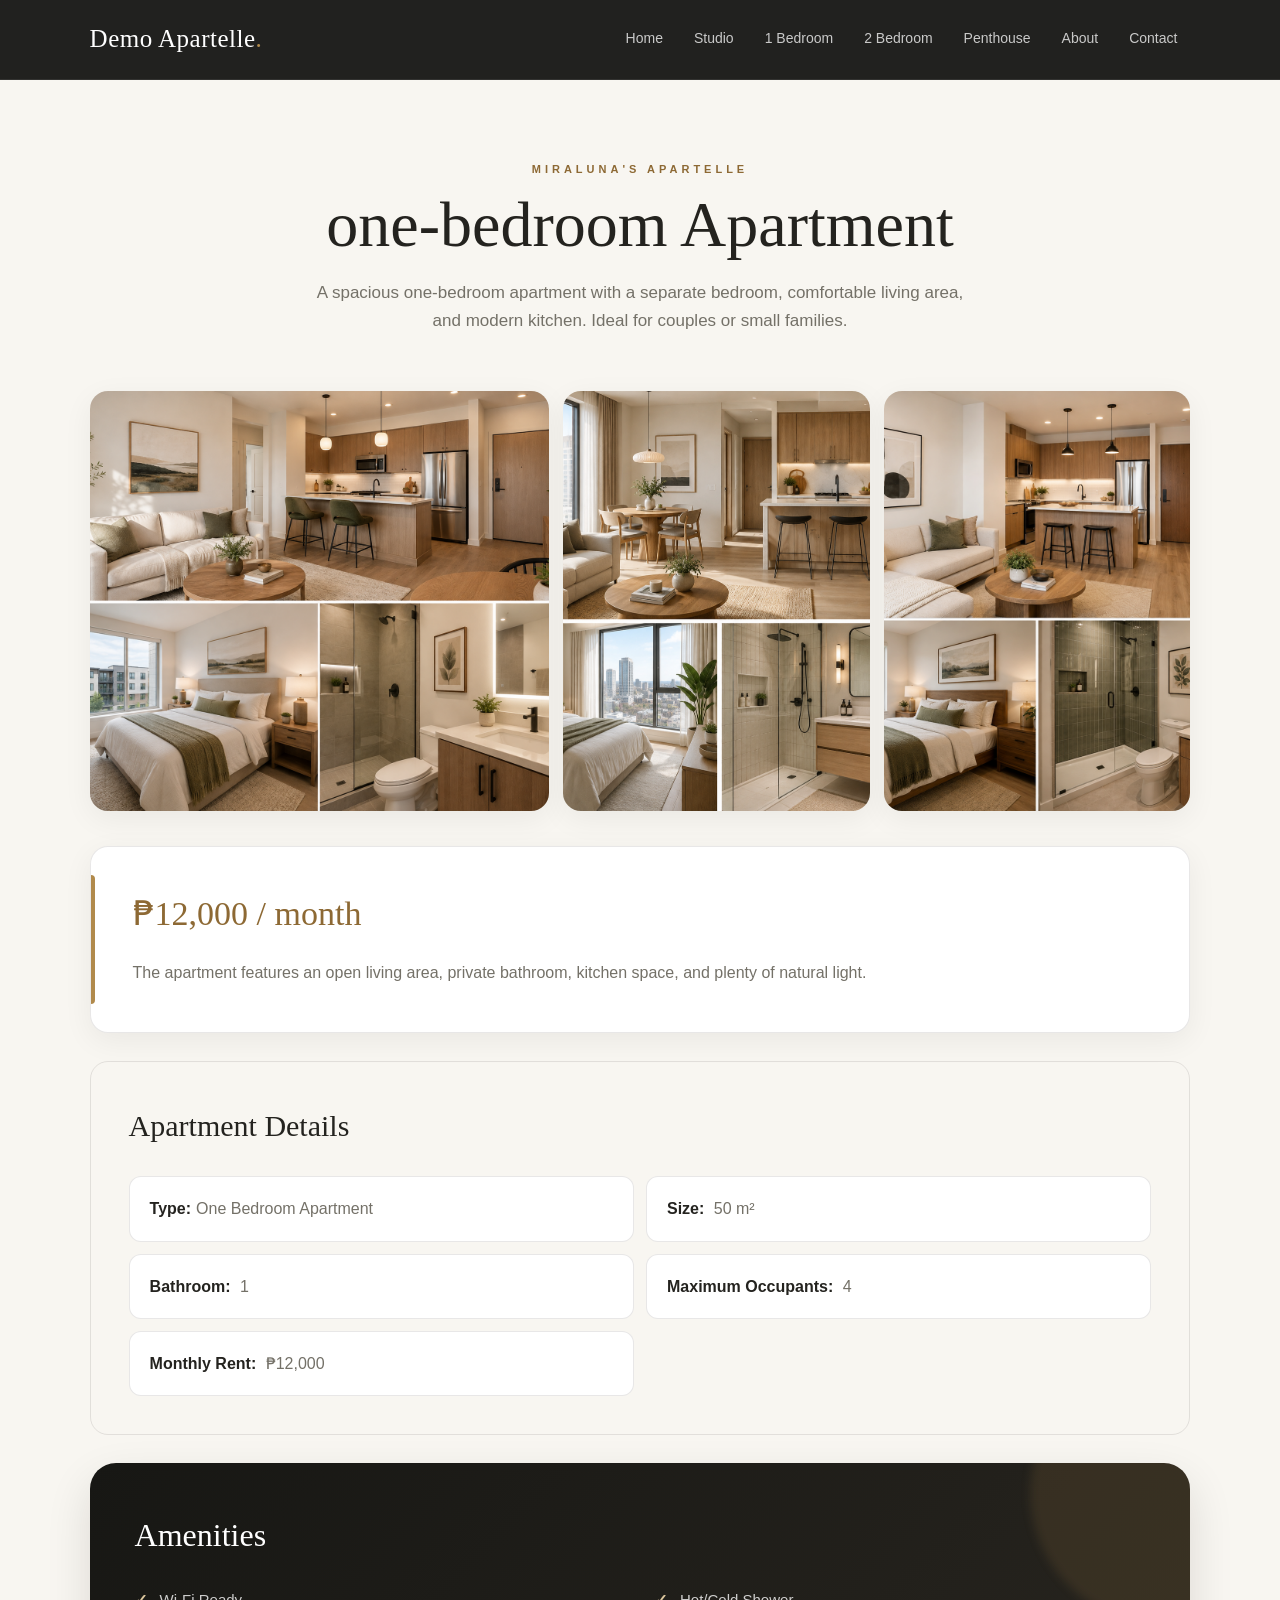
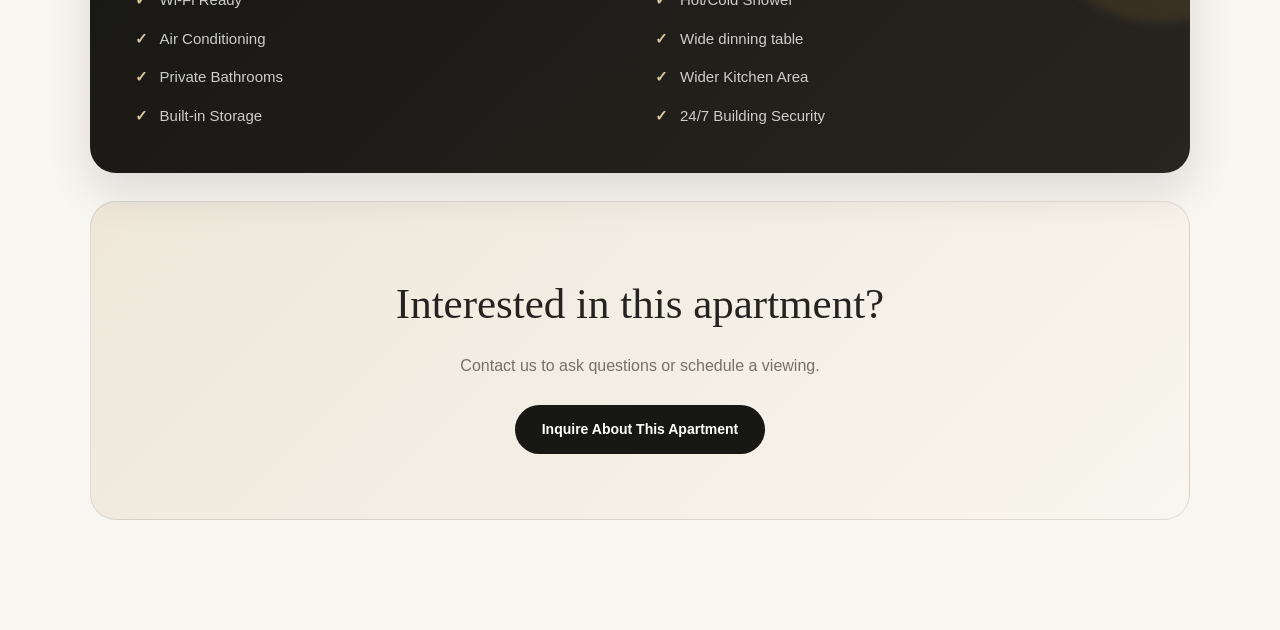
==== Apartment/Apartments/1bedroom.html @ 434a7072 "Add apartment demo website" ====
<!DOCTYPE html>
<html lang="en">

<head>
    <meta charset="UTF-8">
    <meta name="viewport" content="width=device-width, initial-scale=1.0">

    <title>one-bedroom Apartment</title>

    <link rel="stylesheet" href="style.css">
</head>

<body>

    <header>
        <nav>

            <h2>Demo Apartelle</h2>

            <button class="menu-toggle" aria-label="Open navigation">
                ☰
            </button>

            <ul>
                <li><a href="index.html">Home</a></li>
                <li><a href="studio.html">Studio</a></li>
                <li><a href="1bedroom.html">1 Bedroom</a></li>
                <li><a href="2bedroom.html">2 Bedroom</a></li>
                <li><a href="penthouse.html">Penthouse</a></li>
                <li><a href="about.html">About</a></li>
                <li><a href="contact.html">Contact</a></li>
            </ul>

        </nav>
    </header>


    <main>

        <section id="one-bedroom">

            <div class="one-bedroom-header">

                <h1>one-bedroom Apartment</h1>

                <p>
                    A spacious one-bedroom apartment with a separate bedroom,
                    comfortable living area, and modern kitchen.
                    Ideal for couples or small families.
                </p>

            </div>


            <div class="one-bedroom-gallery">

                <img src="images/1bedroom1.jpg" alt="1bedroom Apartment View 1">

                <img src="images/1bedroom2.jpg" alt="1bedroom Apartment View 2">

                <img src="images/1bedroom3.jpg" alt="1bedroom Apartment View 3">

            </div>


            <div class="one-bedroom-info">

                <h2>₱12,000 / month</h2>

                <p>

                </p>

                <p>
                    The apartment features an open living area,
                    private bathroom, kitchen space, and plenty
                    of natural light.
                </p>

            </div>


            <div class="one-bedroom-details">

                <h2>Apartment Details</h2>

                <div class="detail-list">

                    <p><strong>Type:</strong>One Bedroom Apartment</p>

                    <p><strong>Size:</strong> 50 m²</p>

                    <p><strong>Bathroom:</strong> 1</p>

                    <p><strong>Maximum Occupants:</strong> 4</p>

                    <p><strong>Monthly Rent:</strong> ₱12,000</p>

                </div>

            </div>


            <div class="one-bedroom-amenities">

                <h2>Amenities</h2>

                <ul>
                    <li>Wi-Fi Ready</li>
                    <li>Hot/Cold Shower</li>
                    <li>Air Conditioning</li>
                    <li>Wide dinning table</li>
                    <li>Private Bathrooms</li>
                    <li>Wider Kitchen Area</li>
                    <li>Built-in Storage</li>
                    <li>24/7 Building Security</li>
                </ul>

            </div>


            <div class="one-bedroom-contact">

                <h2>Interested in this apartment?</h2>

                <p>
                    Contact us to ask questions or schedule
                    a viewing.
                </p>

                <a href="contact.html">
                    Inquire About This Apartment
                </a>

            </div>

        </section>

    </main>

    <script>
        const nav = document.querySelector("nav");
        const menuToggle = document.querySelector(".menu-toggle");
        const navLinks = document.querySelectorAll("nav ul a");

        menuToggle.addEventListener("click", () => {
            nav.classList.toggle("open");

            menuToggle.textContent =
                nav.classList.contains("open") ? "✕" : "☰";
        });

        navLinks.forEach(link => {
            link.addEventListener("click", () => {
                nav.classList.remove("open");
                menuToggle.textContent = "☰";
            });
        });
    </script>

</body>

</html>
---- Apartment/Apartments/style.css ----
/* =========================================================
   MIRALUNA'S APARTELLE — UI REDESIGN
   Replace your old style.css with this
   ========================================================= */

* {
    margin: 0;
    padding: 0;
    box-sizing: border-box;
}

:root {
    --bg: #f8f6f1;
    --surface: #ffffff;
    --surface-soft: #f1ede5;

    --text: #24231f;
    --text-soft: #747168;

    --dark: #171714;
    --dark-soft: #24231f;

    --accent: #b18a4b;
    --accent-dark: #8d6934;
    --accent-light: #dcc69d;

    --border: rgba(30, 28, 24, 0.1);

    --shadow-sm: 0 8px 30px rgba(22, 20, 16, 0.06);
    --shadow-md: 0 18px 45px rgba(22, 20, 16, 0.12);
    --shadow-lg: 0 30px 70px rgba(22, 20, 16, 0.18);

    --radius-sm: 10px;
    --radius-md: 18px;
    --radius-lg: 26px;

    --transition: 0.3s ease;
}

html {
    scroll-behavior: smooth;
}

body {
    font-family:
        Inter,
        -apple-system,
        BlinkMacSystemFont,
        "Segoe UI",
        sans-serif;

    background: var(--bg);
    color: var(--text);
    line-height: 1.7;

    overflow-x: hidden;
}

img {
    display: block;
    max-width: 100%;
}

a {
    color: inherit;
}


/* =========================================================
   NAVIGATION
   ========================================================= */

header {
    position: sticky;
    top: 0;
    z-index: 999;

    background: rgba(20, 20, 17, 0.94);
    backdrop-filter: blur(16px);

    border-bottom: 1px solid rgba(255, 255, 255, 0.08);
}

nav {
    width: min(1400px, 100%);

    margin: auto;

    display: flex;
    justify-content: space-between;
    align-items: center;

    padding: 18px 7%;
}

nav h2 {
    color: #fff;

    font-family: Georgia, "Times New Roman", serif;
    font-size: 25px;
    font-weight: 500;

    letter-spacing: 0.5px;
}

nav h2::after {
    content: ".";
    color: var(--accent);
}

nav ul {
    list-style: none;

    display: flex;
    align-items: center;

    gap: 5px;
}

nav li {
    display: flex;
}

nav a {
    position: relative;

    color: rgba(255, 255, 255, 0.76);

    text-decoration: none;

    padding: 9px 13px;

    border-radius: 8px;

    font-size: 14px;
    font-weight: 500;

    transition:
        color var(--transition),
        background var(--transition);
}

nav a:hover {
    color: white;

    background: rgba(255, 255, 255, 0.08);
}


/* =========================================================
   HOMEPAGE HERO
   ========================================================= */

.hero {
    min-height: 82vh;

    display: flex;
    flex-direction: column;
    align-items: center;
    justify-content: center;

    text-align: center;

    padding: 100px 20px;

    color: white;

    background:
        linear-gradient(
            180deg,
            rgba(12, 12, 10, 0.4),
            rgba(12, 12, 10, 0.75)
        ),
        url("images/penthouse.jpg") center / cover no-repeat;

    position: relative;
    isolation: isolate;
}

.hero::before {
    content: "MIRALUNA'S APARTELLE";

    font-size: 12px;
    letter-spacing: 5px;
    font-weight: 700;

    color: var(--accent-light);

    margin-bottom: 20px;
}

.hero h1 {
    font-family: Georgia, "Times New Roman", serif;

    font-size: clamp(48px, 7vw, 86px);
    font-weight: 400;

    line-height: 1.05;

    max-width: 900px;

    margin-bottom: 22px;

    text-shadow: 0 4px 25px rgba(0, 0, 0, 0.25);
}

.hero p {
    max-width: 620px;

    margin-bottom: 35px;

    font-size: 19px;
    line-height: 1.7;

    color: rgba(255, 255, 255, 0.82);
}

.hero a {
    display: inline-flex;
    align-items: center;
    justify-content: center;

    padding: 14px 30px;

    color: #161511;

    background: var(--accent-light);

    text-decoration: none;

    border-radius: 999px;

    font-weight: 700;
    font-size: 14px;

    box-shadow: 0 10px 30px rgba(0, 0, 0, 0.18);

    transition:
        transform var(--transition),
        box-shadow var(--transition),
        background var(--transition);
}

.hero a:hover {
    transform: translateY(-3px);

    background: white;

    box-shadow: 0 15px 40px rgba(0, 0, 0, 0.28);
}


/* =========================================================
   HOMEPAGE APARTMENTS
   ========================================================= */

#apartments {
    width: min(1400px, 100%);

    margin: auto;

    display: grid;

    grid-template-columns: repeat(2, minmax(0, 1fr));

    gap: 28px;

    padding: 100px 7%;
}

.apartment-card {
    position: relative;

    background: var(--surface);

    border: 1px solid var(--border);

    border-radius: var(--radius-lg);

    overflow: hidden;

    box-shadow: var(--shadow-sm);

    padding: 0 0 26px;

    text-align: left;

    transition:
        transform var(--transition),
        box-shadow var(--transition);
}

.apartment-card:hover {
    transform: translateY(-8px);

    box-shadow: var(--shadow-lg);
}

.apartment-card img {
    width: 100%;
    height: 330px;

    object-fit: cover;

    margin-bottom: 24px;

    transition: transform 0.55s ease;
}

.apartment-card:hover img {
    transform: scale(1.045);
}

.apartment-card h2,
.apartment-card p,
.apartment-card a {
    margin-left: 26px;
    margin-right: 26px;
}

.apartment-card h2 {
    font-family: Georgia, "Times New Roman", serif;

    font-size: 29px;
    font-weight: 500;

    margin-bottom: 8px;
}

.apartment-card p {
    color: var(--text-soft);

    font-size: 15px;

    margin-bottom: 7px;
}

.apartment-card p:nth-of-type(2) {
    color: var(--accent-dark);

    font-size: 17px;
    font-weight: 700;

    margin-top: 14px;
    margin-bottom: 20px;
}

.apartment-card a {
    display: inline-flex;

    padding: 11px 21px;

    background: var(--dark);
    color: white;

    border-radius: 999px;

    text-decoration: none;

    font-size: 13px;
    font-weight: 700;

    transition:
        background var(--transition),
        transform var(--transition);
}

.apartment-card a:hover {
    background: var(--accent-dark);

    transform: translateY(-2px);
}


/* =========================================================
   ROOM PAGE WRAPPER
   ========================================================= */

#studio,
#one-bedroom,
#two-bedroom,
#penthouse {
    width: min(1350px, 100%);

    margin: auto;

    padding: 80px 7% 110px;
}


/* =========================================================
   ROOM HEADERS
   ========================================================= */

.studio-header,
.one-bedroom-header,
.two-bedroom-header,
.penthouse-header {
    max-width: 760px;

    margin: 0 auto 55px;

    text-align: center;
}

.studio-header::before,
.one-bedroom-header::before,
.two-bedroom-header::before,
.penthouse-header::before {
    content: "MIRALUNA'S APARTELLE";

    display: block;

    margin-bottom: 12px;

    color: var(--accent-dark);

    letter-spacing: 4px;

    font-size: 11px;
    font-weight: 800;
}

.studio-header h1,
.one-bedroom-header h1,
.two-bedroom-header h1,
.penthouse-header h1 {
    font-family: Georgia, "Times New Roman", serif;

    font-size: clamp(40px, 5vw, 64px);

    font-weight: 400;

    line-height: 1.1;

    margin-bottom: 18px;
}

.studio-header p,
.one-bedroom-header p,
.two-bedroom-header p,
.penthouse-header p {
    color: var(--text-soft);

    font-size: 17px;

    max-width: 660px;

    margin: auto;
}


/* =========================================================
   ROOM GALLERIES
   ========================================================= */

.studio-gallery,
.one-bedroom-gallery,
.two-bedroom-gallery,
.penthouse-gallery {
    display: grid;

    grid-template-columns: 1.5fr 1fr 1fr;

    grid-template-rows: 420px;

    gap: 14px;

    margin-bottom: 35px;
}

.studio-gallery img,
.one-bedroom-gallery img,
.two-bedroom-gallery img,
.penthouse-gallery img {
    width: 100%;
    height: 100%;

    object-fit: cover;

    border-radius: var(--radius-md);

    box-shadow: var(--shadow-sm);

    transition:
        transform 0.4s ease,
        filter 0.4s ease;
}

.studio-gallery img:hover,
.one-bedroom-gallery img:hover,
.two-bedroom-gallery img:hover,
.penthouse-gallery img:hover {
    transform: translateY(-4px);

    filter: brightness(1.04);
}


/* =========================================================
   ROOM INFO
   ========================================================= */

.studio-info,
.one-bedroom-info,
.two-bedroom-info,
.penthouse-info {
    position: relative;

    padding: 38px 42px;

    margin-bottom: 28px;

    background: var(--surface);

    border: 1px solid var(--border);

    border-radius: var(--radius-md);

    box-shadow: var(--shadow-sm);
}

.studio-info::before,
.one-bedroom-info::before,
.two-bedroom-info::before,
.penthouse-info::before {
    content: "";

    position: absolute;

    left: 0;
    top: 28px;
    bottom: 28px;

    width: 4px;

    background: var(--accent);

    border-radius: 0 5px 5px 0;
}

.studio-info h2,
.one-bedroom-info h2,
.two-bedroom-info h2,
.penthouse-info h2 {
    font-family: Georgia, "Times New Roman", serif;

    color: var(--accent-dark);

    font-size: 34px;
    font-weight: 500;

    margin-bottom: 16px;
}

.studio-info p,
.one-bedroom-info p,
.two-bedroom-info p,
.penthouse-info p {
    max-width: 900px;

    color: var(--text-soft);

    margin-bottom: 8px;
}


/* =========================================================
   APARTMENT DETAILS
   ========================================================= */

.studio-details,
.one-bedroom-details,
.two-bedroom-details,
.penthouse-details {
    padding: 38px;

    margin-bottom: 28px;

    background: transparent;

    border: 1px solid var(--border);

    border-radius: var(--radius-md);
}

.studio-details h2,
.one-bedroom-details h2,
.two-bedroom-details h2,
.penthouse-details h2 {
    font-family: Georgia, "Times New Roman", serif;

    font-size: 30px;
    font-weight: 500;

    margin-bottom: 25px;
}

.detail-list {
    display: grid;

    grid-template-columns: repeat(2, minmax(0, 1fr));

    gap: 12px;
}

.detail-list p {
    padding: 18px 20px;

    background: var(--surface);

    border: 1px solid var(--border);

    border-radius: 12px;

    color: var(--text-soft);

    transition:
        transform var(--transition),
        box-shadow var(--transition);
}

.detail-list p:hover {
    transform: translateY(-3px);

    box-shadow: var(--shadow-sm);
}

.detail-list strong {
    color: var(--text);

    margin-right: 5px;
}


/* =========================================================
   AMENITIES
   ========================================================= */

.studio-amenities,
.one-bedroom-amenities,
.two-bedroom-amenities,
.penthouse-amenities {
    position: relative;

    overflow: hidden;

    background:
        linear-gradient(
            135deg,
            #171714,
            #28251f
        );

    color: white;

    padding: 45px;

    border-radius: var(--radius-lg);

    margin-bottom: 28px;

    box-shadow: var(--shadow-md);
}

.studio-amenities::after,
.one-bedroom-amenities::after,
.two-bedroom-amenities::after,
.penthouse-amenities::after {
    content: "";

    position: absolute;

    width: 260px;
    height: 260px;

    right: -100px;
    top: -100px;

    border-radius: 50%;

    background: rgba(177, 138, 75, 0.14);

    filter: blur(5px);
}

.studio-amenities h2,
.one-bedroom-amenities h2,
.two-bedroom-amenities h2,
.penthouse-amenities h2 {
    position: relative;
    z-index: 2;

    font-family: Georgia, "Times New Roman", serif;

    font-size: 32px;
    font-weight: 500;

    margin-bottom: 25px;
}

.studio-amenities ul,
.one-bedroom-amenities ul,
.two-bedroom-amenities ul,
.penthouse-amenities ul {
    position: relative;

    z-index: 2;

    list-style: none;

    display: grid;

    grid-template-columns: repeat(2, minmax(0, 1fr));

    gap: 13px 30px;
}

.studio-amenities li,
.one-bedroom-amenities li,
.two-bedroom-amenities li,
.penthouse-amenities li {
    position: relative;

    padding-left: 25px;

    color: rgba(255, 255, 255, 0.78);

    font-size: 15px;
}

.studio-amenities li::before,
.one-bedroom-amenities li::before,
.two-bedroom-amenities li::before,
.penthouse-amenities li::before {
    content: "✓";

    position: absolute;

    left: 0;

    color: var(--accent-light);

    font-weight: 800;
}


/* =========================================================
   ROOM CONTACT CTA
   ========================================================= */

.studio-contact,
.one-bedroom-contact,
.two-bedroom-contact,
.penthouse-contact {
    text-align: center;

    padding: 65px 30px;

    border-radius: var(--radius-lg);

    background:
        linear-gradient(
            135deg,
            #eee7da,
            #f9f6ef
        );

    border: 1px solid var(--border);
}

.studio-contact h2,
.one-bedroom-contact h2,
.two-bedroom-contact h2,
.penthouse-contact h2 {
    font-family: Georgia, "Times New Roman", serif;

    font-size: clamp(30px, 4vw, 43px);

    font-weight: 500;

    margin-bottom: 12px;
}

.studio-contact p,
.one-bedroom-contact p,
.two-bedroom-contact p,
.penthouse-contact p {
    color: var(--text-soft);

    margin-bottom: 25px;
}

.studio-contact a,
.one-bedroom-contact a,
.two-bedroom-contact a,
.penthouse-contact a {
    display: inline-flex;

    padding: 13px 27px;

    background: var(--dark);
    color: white;

    text-decoration: none;

    border-radius: 999px;

    font-size: 14px;
    font-weight: 700;

    transition:
        transform var(--transition),
        background var(--transition),
        box-shadow var(--transition);
}

.studio-contact a:hover,
.one-bedroom-contact a:hover,
.two-bedroom-contact a:hover,
.penthouse-contact a:hover {
    transform: translateY(-3px);

    background: var(--accent-dark);

    box-shadow: var(--shadow-md);
}


/* =========================================================
   ABOUT PAGE
   ========================================================= */

.about-page {
    width: min(1200px, 100%);

    margin: auto;

    padding: 85px 7% 110px;
}

.about-header {
    max-width: 700px;

    margin: 0 auto 65px;

    text-align: center;
}

.about-header::before {
    content: "OUR STORY";

    display: block;

    color: var(--accent-dark);

    letter-spacing: 4px;

    font-size: 11px;
    font-weight: 800;

    margin-bottom: 12px;
}

.about-header h1 {
    font-family: Georgia, "Times New Roman", serif;

    font-size: clamp(42px, 6vw, 65px);

    font-weight: 400;

    line-height: 1.1;

    margin-bottom: 18px;
}

.about-header p {
    color: var(--text-soft);

    font-size: 18px;
}

.about-content {
    max-width: 850px;

    margin: 0 auto 80px;

    text-align: center;
}

.about-content h2 {
    font-family: Georgia, "Times New Roman", serif;

    font-size: 36px;
    font-weight: 500;

    margin-bottom: 25px;
}

.about-content p {
    color: var(--text-soft);

    font-size: 16px;

    margin-bottom: 17px;
}

.about-features {
    margin-bottom: 65px;
}

.about-features h2 {
    font-family: Georgia, "Times New Roman", serif;

    font-size: 37px;
    font-weight: 500;

    text-align: center;

    margin-bottom: 35px;
}

.feature-list {
    display: grid;

    grid-template-columns: repeat(2, minmax(0, 1fr));

    gap: 18px;
}

.feature {
    position: relative;

    padding: 34px;

    background: var(--surface);

    border: 1px solid var(--border);

    border-radius: var(--radius-md);

    box-shadow: var(--shadow-sm);

    transition:
        transform var(--transition),
        box-shadow var(--transition);
}

.feature:hover {
    transform: translateY(-5px);

    box-shadow: var(--shadow-md);
}

.feature h3 {
    font-family: Georgia, "Times New Roman", serif;

    font-size: 23px;
    font-weight: 500;

    margin-bottom: 10px;
}

.feature p {
    color: var(--text-soft);

    font-size: 15px;
}

.about-action {
    position: relative;

    overflow: hidden;

    text-align: center;

    color: white;

    padding: 75px 30px;

    border-radius: var(--radius-lg);

    background:
        linear-gradient(
            135deg,
            #171714,
            #2b2923
        );

    box-shadow: var(--shadow-md);
}

.about-action h2 {
    font-family: Georgia, "Times New Roman", serif;

    font-size: clamp(32px, 4vw, 45px);

    font-weight: 500;

    margin-bottom: 12px;
}

.about-action p {
    color: rgba(255, 255, 255, 0.67);

    margin-bottom: 25px;
}

.about-action a {
    display: inline-flex;

    padding: 13px 27px;

    color: var(--dark);

    background: var(--accent-light);

    text-decoration: none;

    border-radius: 999px;

    font-weight: 700;

    transition:
        transform var(--transition),
        background var(--transition);
}

.about-action a:hover {
    transform: translateY(-3px);

    background: white;
}


/* =========================================================
   CONTACT PAGE
   ========================================================= */

.contact-page {
    width: min(1200px, 100%);

    margin: auto;

    padding: 85px 7% 110px;
}

.contact-header {
    max-width: 700px;

    margin: 0 auto 60px;

    text-align: center;
}

.contact-header::before {
    content: "GET IN TOUCH";

    display: block;

    color: var(--accent-dark);

    font-size: 11px;
    font-weight: 800;

    letter-spacing: 4px;

    margin-bottom: 12px;
}

.contact-header h1 {
    font-family: Georgia, "Times New Roman", serif;

    font-size: clamp(43px, 6vw, 65px);

    font-weight: 400;

    line-height: 1.1;

    margin-bottom: 18px;
}

.contact-header p {
    color: var(--text-soft);

    font-size: 17px;
}

.contact-container {
    display: grid;

    grid-template-columns: 0.85fr 1.15fr;

    gap: 22px;
}

.contact-info {
    padding: 43px;

    background:
        linear-gradient(
            145deg,
            #181815,
            #292720
        );

    color: white;

    border-radius: var(--radius-lg);

    box-shadow: var(--shadow-md);
}

.contact-info h2 {
    font-family: Georgia, "Times New Roman", serif;

    font-size: 32px;
    font-weight: 500;

    margin-bottom: 20px;
}

.contact-info p {
    margin-bottom: 24px;

    color: rgba(255, 255, 255, 0.67);
}

.contact-info strong {
    display: block;

    margin-bottom: 3px;

    color: var(--accent-light);

    font-size: 12px;

    text-transform: uppercase;

    letter-spacing: 1.3px;
}

.contact-form {
    padding: 43px;

    background: var(--surface);

    border: 1px solid var(--border);

    border-radius: var(--radius-lg);

    box-shadow: var(--shadow-sm);
}

.contact-form h2 {
    font-family: Georgia, "Times New Roman", serif;

    font-size: 31px;
    font-weight: 500;

    margin-bottom: 25px;
}

.contact-form form {
    display: flex;
    flex-direction: column;
}

.contact-form label {
    margin-bottom: 7px;

    color: var(--text);

    font-size: 13px;
    font-weight: 700;
}

.contact-form input,
.contact-form select,
.contact-form textarea {
    width: 100%;

    padding: 14px 15px;

    margin-bottom: 19px;

    color: var(--text);

    background: #fbfaf7;

    border: 1px solid rgba(30, 28, 24, 0.13);

    border-radius: 10px;

    font-family: inherit;
    font-size: 14px;

    outline: none;

    transition:
        border-color var(--transition),
        box-shadow var(--transition),
        background var(--transition);
}

.contact-form input::placeholder,
.contact-form textarea::placeholder {
    color: #aaa69d;
}

.contact-form input:focus,
.contact-form select:focus,
.contact-form textarea:focus {
    background: white;

    border-color: var(--accent);

    box-shadow: 0 0 0 4px rgba(177, 138, 75, 0.12);
}

.contact-form textarea {
    resize: vertical;

    min-height: 150px;
}

.contact-form button {
    align-self: flex-start;

    border: none;

    padding: 14px 28px;

    background: var(--dark);
    color: white;

    border-radius: 999px;

    cursor: pointer;

    font-family: inherit;
    font-size: 14px;
    font-weight: 700;

    transition:
        transform var(--transition),
        background var(--transition),
        box-shadow var(--transition);
}

.contact-form button:hover {
    transform: translateY(-3px);

    background: var(--accent-dark);

    box-shadow: var(--shadow-md);
}


/* =========================================================
   SMALL ANIMATION
   ========================================================= */

.hero h1,
.hero p,
.hero a,
.apartment-card,
.studio-header,
.one-bedroom-header,
.two-bedroom-header,
.penthouse-header {
    animation: fadeUp 0.65s ease both;
}

@keyframes fadeUp {
    from {
        opacity: 0;
        transform: translateY(18px);
    }

    to {
        opacity: 1;
        transform: translateY(0);
    }
}


/* =========================================================
   TABLET
   ========================================================= */

@media (max-width: 950px) {

    nav {
        padding-left: 5%;
        padding-right: 5%;
    }

    nav ul {
        gap: 2px;
    }

    nav a {
        padding: 8px 9px;

        font-size: 13px;
    }

    #apartments {
        padding-left: 5%;
        padding-right: 5%;
    }

    .studio-gallery,
    .one-bedroom-gallery,
    .two-bedroom-gallery,
    .penthouse-gallery {
        grid-template-columns: 1fr 1fr;

        grid-template-rows: 380px 260px;
    }

    .studio-gallery img:first-child,
    .one-bedroom-gallery img:first-child,
    .two-bedroom-gallery img:first-child,
    .penthouse-gallery img:first-child {
        grid-column: 1 / -1;
    }

    .contact-container {
        grid-template-columns: 1fr;
    }
}


/* =========================================================
   MOBILE
   ========================================================= */

@media (max-width: 768px) {

    header {
        position: relative;
    }

    nav {
        flex-direction: column;

        gap: 13px;

        padding: 16px 4%;
    }

    nav h2 {
        font-size: 23px;
    }

    nav ul {
        width: 100%;

        justify-content: flex-start;

        overflow-x: auto;

        padding-bottom: 5px;

        gap: 4px;

        scrollbar-width: none;
    }

    nav ul::-webkit-scrollbar {
        display: none;
    }

    nav li {
        flex-shrink: 0;
    }

    nav a {
        white-space: nowrap;

        background: rgba(255, 255, 255, 0.05);

        padding: 8px 12px;
    }


    /* HERO */

    .hero {
        min-height: 72vh;

        padding: 90px 22px;
    }

    .hero::before {
        font-size: 10px;

        letter-spacing: 3px;
    }

    .hero p {
        font-size: 16px;
    }


    /* HOME CARDS */

    #apartments {
        grid-template-columns: 1fr;

        padding: 65px 5%;

        gap: 22px;
    }

    .apartment-card img {
        height: 270px;
    }


    /* ROOM PAGES */

    #studio,
    #one-bedroom,
    #two-bedroom,
    #penthouse {
        padding: 60px 5% 80px;
    }

    .studio-header,
    .one-bedroom-header,
    .two-bedroom-header,
    .penthouse-header {
        margin-bottom: 38px;
    }

    .studio-gallery,
    .one-bedroom-gallery,
    .two-bedroom-gallery,
    .penthouse-gallery {
        grid-template-columns: 1fr;

        grid-template-rows: none;
    }

    .studio-gallery img,
    .one-bedroom-gallery img,
    .two-bedroom-gallery img,
    .penthouse-gallery img {
        height: 270px;
    }

    .studio-gallery img:first-child,
    .one-bedroom-gallery img:first-child,
    .two-bedroom-gallery img:first-child,
    .penthouse-gallery img:first-child {
        grid-column: auto;
    }

    .studio-info,
    .one-bedroom-info,
    .two-bedroom-info,
    .penthouse-info {
        padding: 30px 26px;
    }

    .studio-details,
    .one-bedroom-details,
    .two-bedroom-details,
    .penthouse-details {
        padding: 28px 22px;
    }

    .detail-list {
        grid-template-columns: 1fr;
    }

    .studio-amenities,
    .one-bedroom-amenities,
    .two-bedroom-amenities,
    .penthouse-amenities {
        padding: 35px 27px;
    }

    .studio-amenities ul,
    .one-bedroom-amenities ul,
    .two-bedroom-amenities ul,
    .penthouse-amenities ul {
        grid-template-columns: 1fr;
    }


    /* ABOUT */

    .about-page {
        padding: 60px 5% 80px;
    }

    .feature-list {
        grid-template-columns: 1fr;
    }

    .feature {
        padding: 27px;
    }

    .about-action {
        padding: 55px 25px;
    }


    /* CONTACT */

    .contact-page {
        padding: 60px 5% 80px;
    }

    .contact-info,
    .contact-form {
        padding: 31px 25px;
    }

    .contact-form button {
        width: 100%;

        justify-content: center;
    }
}


/* =========================================================
   VERY SMALL PHONES
   ========================================================= */

@media (max-width: 480px) {

    .hero {
        min-height: 68vh;
    }

    .hero h1 {
        font-size: 43px;
    }

    .hero a {
        width: 100%;

        max-width: 280px;
    }

    .apartment-card {
        border-radius: 20px;
    }

    .apartment-card img {
        height: 230px;
    }

    .apartment-card h2 {
        font-size: 25px;
    }

    .studio-gallery img,
    .one-bedroom-gallery img,
    .two-bedroom-gallery img,
    .penthouse-gallery img {
        height: 230px;
    }

    .studio-info h2,
    .one-bedroom-info h2,
    .two-bedroom-info h2,
    .penthouse-info h2 {
        font-size: 28px;
    }

    .studio-contact,
    .one-bedroom-contact,
    .two-bedroom-contact,
    .penthouse-contact {
        padding: 48px 22px;
    }
}

/* =========================================================
   MOBILE HAMBURGER MENU
   ========================================================= */

.menu-toggle {
    display: none;

    border: none;
    background: transparent;
    color: white;

    font-size: 28px;
    cursor: pointer;

    padding: 5px 8px;

    transition: transform 0.3s ease;
}

.menu-toggle:hover {
    transform: scale(1.08);
}


@media (max-width: 768px) {

    header {
        position: sticky;
        top: 0;
    }

    nav {
        position: relative;

        flex-direction: row;
        justify-content: space-between;
        align-items: center;

        padding: 16px 5%;
    }

    nav h2 {
        text-align: left;
        font-size: 21px;
    }

    .menu-toggle {
        display: block;
    }

    nav ul {
        position: absolute;

        top: 100%;
        left: 0;

        width: 100%;

        display: flex;
        flex-direction: column;
        align-items: stretch;

        gap: 4px;

        padding: 0 5%;

        background: rgba(20, 20, 17, 0.98);

        backdrop-filter: blur(18px);

        border-top: 1px solid rgba(255, 255, 255, 0.08);

        max-height: 0;

        overflow: hidden;

        opacity: 0;

        pointer-events: none;

        transition:
            max-height 0.4s ease,
            opacity 0.25s ease,
            padding 0.4s ease;
    }

    nav.open ul {
        max-height: 500px;

        opacity: 1;

        pointer-events: auto;

        padding-top: 12px;
        padding-bottom: 18px;
    }

    nav ul li {
        width: 100%;
    }

    nav ul a {
        display: block;

        width: 100%;

        padding: 12px 14px;

        border-radius: 10px;

        color: rgba(255, 255, 255, 0.78);
    }

    nav ul a:hover {
        background: rgba(255, 255, 255, 0.08);

        color: white;
    }
}
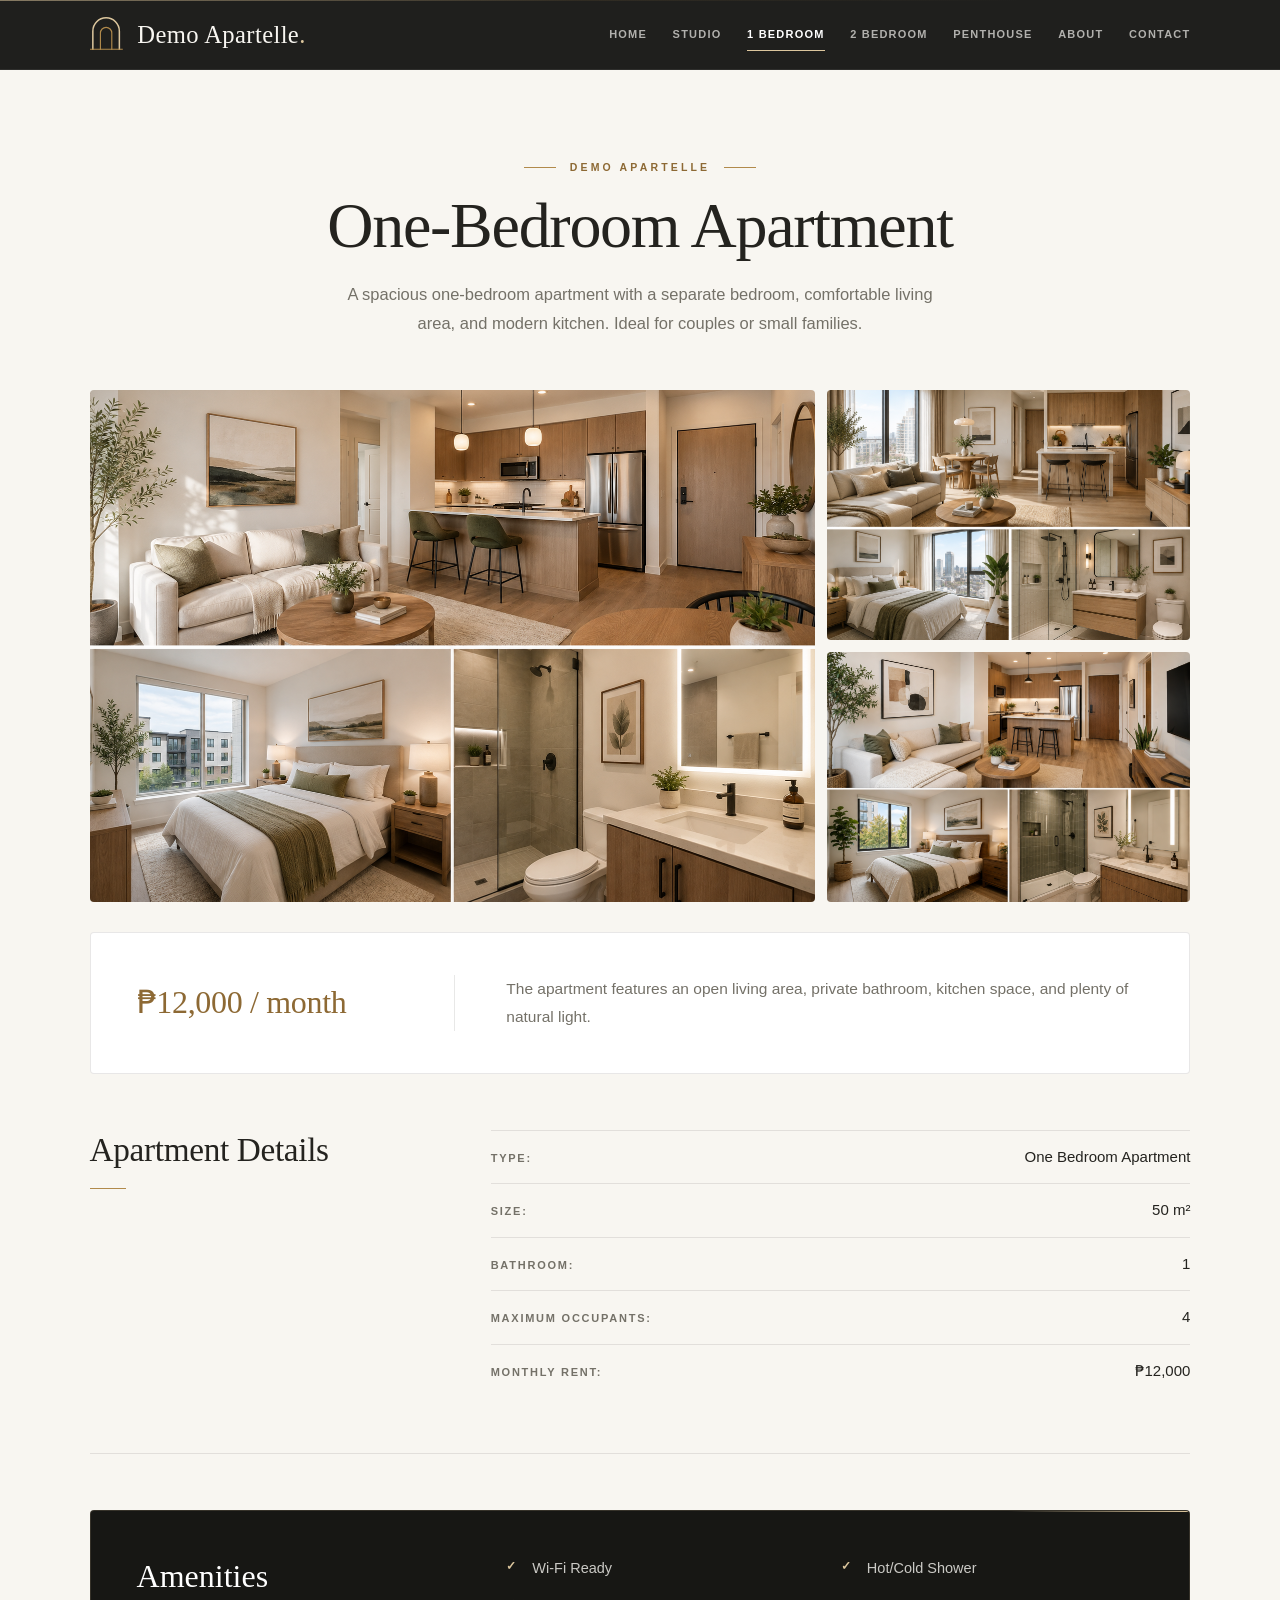
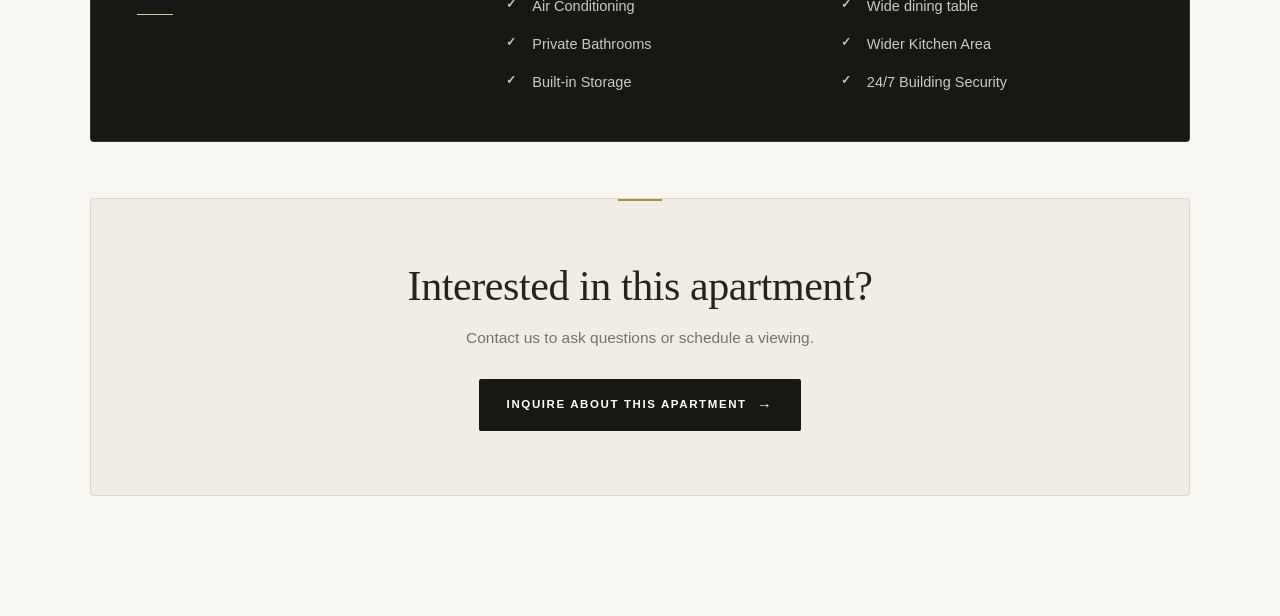
==== commit 01044675: "Update website design" ====
--- a/Apartment/Apartments/1bedroom.html
+++ b/Apartment/Apartments/1bedroom.html
@@ -1,163 +1,101 @@
 <!DOCTYPE html>
 <html lang="en">
-
 <head>
     <meta charset="UTF-8">
     <meta name="viewport" content="width=device-width, initial-scale=1.0">
-
-    <title>one-bedroom Apartment</title>
-
+    <title>One-Bedroom Apartment | Demo Apartelle</title>
     <link rel="stylesheet" href="style.css">
+    <link rel="icon" href="favicon.svg" type="image/svg+xml">
 </head>
-
 <body>
 
     <header>
         <nav>
-
-            <h2>Demo Apartelle</h2>
-
+            <h2>
+                <img src="logo.svg" alt="Demo Apartelle" width="246" height="40">
+            </h2>
             <button class="menu-toggle" aria-label="Open navigation">
                 ☰
             </button>
-
             <ul>
                 <li><a href="index.html">Home</a></li>
                 <li><a href="studio.html">Studio</a></li>
-                <li><a href="1bedroom.html">1 Bedroom</a></li>
+                <li><a href="1bedroom.html" aria-current="page">1 Bedroom</a></li>
                 <li><a href="2bedroom.html">2 Bedroom</a></li>
                 <li><a href="penthouse.html">Penthouse</a></li>
                 <li><a href="about.html">About</a></li>
                 <li><a href="contact.html">Contact</a></li>
             </ul>
-
         </nav>
     </header>
-
 
     <main>
 
         <section id="one-bedroom">
 
             <div class="one-bedroom-header">
-
-                <h1>one-bedroom Apartment</h1>
-
+                <h1>One-Bedroom Apartment</h1>
                 <p>
                     A spacious one-bedroom apartment with a separate bedroom,
                     comfortable living area, and modern kitchen.
                     Ideal for couples or small families.
                 </p>
-
             </div>
 
-
             <div class="one-bedroom-gallery">
-
-                <img src="images/1bedroom1.jpg" alt="1bedroom Apartment View 1">
-
-                <img src="images/1bedroom2.jpg" alt="1bedroom Apartment View 2">
-
-                <img src="images/1bedroom3.jpg" alt="1bedroom Apartment View 3">
-
+                <img src="images/1bedroom1.jpg" alt="One-Bedroom Apartment View 1">
+                <img src="images/1bedroom2.jpg" alt="One-Bedroom Apartment View 2">
+                <img src="images/1bedroom3.jpg" alt="One-Bedroom Apartment View 3">
             </div>
 
-
             <div class="one-bedroom-info">
-
                 <h2>₱12,000 / month</h2>
-
-                <p>
-
-                </p>
-
                 <p>
                     The apartment features an open living area,
                     private bathroom, kitchen space, and plenty
                     of natural light.
                 </p>
-
             </div>
 
-
             <div class="one-bedroom-details">
-
                 <h2>Apartment Details</h2>
 
                 <div class="detail-list">
-
-                    <p><strong>Type:</strong>One Bedroom Apartment</p>
-
+                    <p><strong>Type:</strong> One Bedroom Apartment</p>
                     <p><strong>Size:</strong> 50 m²</p>
-
                     <p><strong>Bathroom:</strong> 1</p>
-
                     <p><strong>Maximum Occupants:</strong> 4</p>
-
                     <p><strong>Monthly Rent:</strong> ₱12,000</p>
-
                 </div>
-
             </div>
 
-
             <div class="one-bedroom-amenities">
-
                 <h2>Amenities</h2>
-
                 <ul>
                     <li>Wi-Fi Ready</li>
                     <li>Hot/Cold Shower</li>
                     <li>Air Conditioning</li>
-                    <li>Wide dinning table</li>
+                    <li>Wide dining table</li>
                     <li>Private Bathrooms</li>
                     <li>Wider Kitchen Area</li>
                     <li>Built-in Storage</li>
                     <li>24/7 Building Security</li>
                 </ul>
-
             </div>
 
-
             <div class="one-bedroom-contact">
-
                 <h2>Interested in this apartment?</h2>
-
                 <p>
                     Contact us to ask questions or schedule
                     a viewing.
                 </p>
-
                 <a href="contact.html">
                     Inquire About This Apartment
                 </a>
-
             </div>
-
         </section>
-
     </main>
 
-    <script>
-        const nav = document.querySelector("nav");
-        const menuToggle = document.querySelector(".menu-toggle");
-        const navLinks = document.querySelectorAll("nav ul a");
-
-        menuToggle.addEventListener("click", () => {
-            nav.classList.toggle("open");
-
-            menuToggle.textContent =
-                nav.classList.contains("open") ? "✕" : "☰";
-        });
-
-        navLinks.forEach(link => {
-            link.addEventListener("click", () => {
-                nav.classList.remove("open");
-                menuToggle.textContent = "☰";
-            });
-        });
-    </script>
-
+    <script src="script.js"></script>
 </body>
-
-</html>+</html>
--- a/Apartment/Apartments/style.css
+++ b/Apartment/Apartments/style.css
@@ -1,8 +1,3 @@
-/* =========================================================
-   MIRALUNA'S APARTELLE — UI REDESIGN
-   Replace your old style.css with this
-   ========================================================= */
-
 * {
     margin: 0;
     padding: 0;
@@ -10,6 +5,9 @@
 }
 
 :root {
+    --font-sans: Inter, -apple-system, BlinkMacSystemFont, "Segoe UI", sans-serif;
+    --font-serif: Georgia, "Times New Roman", serif;
+
     --bg: #f8f6f1;
     --surface: #ffffff;
     --surface-soft: #f1ede5;
@@ -18,21 +16,25 @@
     --text-soft: #747168;
 
     --dark: #171714;
-    --dark-soft: #24231f;
 
     --accent: #b18a4b;
     --accent-dark: #8d6934;
     --accent-light: #dcc69d;
 
     --border: rgba(30, 28, 24, 0.1);
+    --border-strong: rgba(30, 28, 24, 0.16);
+    --border-hover: rgba(30, 28, 24, 0.26);
+    --gold-line: rgba(220, 198, 157, 0.16);
+    --on-dark-muted: rgba(248, 246, 241, 0.68);
 
     --shadow-sm: 0 8px 30px rgba(22, 20, 16, 0.06);
     --shadow-md: 0 18px 45px rgba(22, 20, 16, 0.12);
-    --shadow-lg: 0 30px 70px rgba(22, 20, 16, 0.18);
-
-    --radius-sm: 10px;
-    --radius-md: 18px;
-    --radius-lg: 26px;
+
+    --radius-control: 2px;
+    --radius-card: 4px;
+
+    --gap-room: clamp(32px, 4vw, 56px);
+    --gap-section: clamp(32px, 5vw, 72px);
 
     --transition: 0.3s ease;
 }
@@ -42,12 +44,7 @@
 }
 
 body {
-    font-family:
-        Inter,
-        -apple-system,
-        BlinkMacSystemFont,
-        "Segoe UI",
-        sans-serif;
+    font-family: var(--font-sans);
 
     background: var(--bg);
     color: var(--text);
@@ -66,19 +63,37 @@
 }
 
 
-/* =========================================================
-   NAVIGATION
-   ========================================================= */
 
 header {
     position: sticky;
     top: 0;
     z-index: 999;
 
-    background: rgba(20, 20, 17, 0.94);
-    backdrop-filter: blur(16px);
-
-    border-bottom: 1px solid rgba(255, 255, 255, 0.08);
+    background: rgba(20, 20, 17, 0.95);
+    backdrop-filter: blur(18px);
+    -webkit-backdrop-filter: blur(18px);
+
+    border-bottom: 1px solid rgba(255, 255, 255, 0.07);
+}
+
+header::after {
+    content: "";
+
+    position: absolute;
+    top: 0;
+    left: 0;
+
+    width: 100%;
+    height: 1px;
+
+    background: linear-gradient(
+        90deg,
+        rgba(220, 198, 157, 0.55),
+        rgba(177, 138, 75, 0.12) 45%,
+        transparent 80%
+    );
+
+    pointer-events: none;
 }
 
 nav {
@@ -90,22 +105,32 @@
     justify-content: space-between;
     align-items: center;
 
-    padding: 18px 7%;
+    gap: 40px;
+
+    padding: 15px 7%;
 }
 
 nav h2 {
+    display: flex;
+    align-items: center;
+
     color: #fff;
 
-    font-family: Georgia, "Times New Roman", serif;
-    font-size: 25px;
+    font-family: var(--font-serif);
+    font-size: 26px;
     font-weight: 500;
 
-    letter-spacing: 0.5px;
-}
-
-nav h2::after {
-    content: ".";
-    color: var(--accent);
+    line-height: 1;
+    letter-spacing: 0.02em;
+
+    white-space: nowrap;
+}
+
+nav h2 img {
+    display: block;
+
+    width: auto;
+    height: 38px;
 }
 
 nav ul {
@@ -114,7 +139,7 @@
     display: flex;
     align-items: center;
 
-    gap: 5px;
+    gap: clamp(14px, 2vw, 28px);
 }
 
 nav li {
@@ -124,52 +149,93 @@
 nav a {
     position: relative;
 
-    color: rgba(255, 255, 255, 0.76);
+    color: var(--on-dark-muted);
 
     text-decoration: none;
 
-    padding: 9px 13px;
-
-    border-radius: 8px;
-
-    font-size: 14px;
-    font-weight: 500;
-
-    transition:
-        color var(--transition),
-        background var(--transition);
+    padding: 10px 0;
+
+    font-size: 11px;
+    font-weight: 600;
+
+    letter-spacing: 0.11em;
+    text-transform: uppercase;
+
+    white-space: nowrap;
+
+    transition: color var(--transition);
+}
+
+nav a::after {
+    content: "";
+
+    position: absolute;
+
+    left: 0;
+    right: 0;
+    bottom: 3px;
+
+    height: 1px;
+
+    background: var(--accent-light);
+
+    transform: scaleX(0);
+    transform-origin: left;
+
+    transition: transform 0.35s ease;
 }
 
 nav a:hover {
-    color: white;
-
-    background: rgba(255, 255, 255, 0.08);
-}
-
-
-/* =========================================================
-   HOMEPAGE HERO
-   ========================================================= */
+    color: #fff;
+}
+
+nav a:hover::after {
+    transform: scaleX(1);
+}
+
+nav a[aria-current="page"] {
+    color: #fff;
+}
+
+nav a[aria-current="page"]::after {
+    transform: scaleX(1);
+}
+
+nav a:focus-visible {
+    outline: 2px solid var(--accent-light);
+    outline-offset: 3px;
+
+    border-radius: var(--radius-control);
+}
+
 
 .hero {
-    min-height: 82vh;
+    min-height: 88vh;
 
     display: flex;
     flex-direction: column;
-    align-items: center;
+    align-items: flex-start;
     justify-content: center;
 
-    text-align: center;
-
-    padding: 100px 20px;
+    text-align: left;
+
+    padding: 140px max(7%, calc((100% - 1400px) / 2 + 98px)) 110px;
 
     color: white;
 
     background:
         linear-gradient(
+            90deg,
+            rgba(14, 13, 11, 0.86) 0%,
+            rgba(14, 13, 11, 0.62) 42%,
+            rgba(14, 13, 11, 0.24) 78%,
+            rgba(14, 13, 11, 0.42) 100%
+        ),
+        linear-gradient(
             180deg,
-            rgba(12, 12, 10, 0.4),
-            rgba(12, 12, 10, 0.75)
+            rgba(14, 13, 11, 0.5) 0%,
+            rgba(14, 13, 11, 0.08) 38%,
+            rgba(14, 13, 11, 0.7) 100%
         ),
         url("images/penthouse.jpg") center / cover no-repeat;
 
@@ -178,41 +244,55 @@
 }
 
 .hero::before {
-    content: "MIRALUNA'S APARTELLE";
-
-    font-size: 12px;
-    letter-spacing: 5px;
-    font-weight: 700;
+    content: "DEMO APARTELLE";
+
+    display: block;
+
+    padding-left: 50px;
+
+    background:
+        linear-gradient(var(--accent-light), var(--accent-light))
+        left center / 34px 1px no-repeat;
+
+    font-size: 11px;
+    font-weight: 600;
+
+    letter-spacing: 0.34em;
 
     color: var(--accent-light);
 
-    margin-bottom: 20px;
+    margin-bottom: 26px;
 }
 
 .hero h1 {
-    font-family: Georgia, "Times New Roman", serif;
-
-    font-size: clamp(48px, 7vw, 86px);
+    font-family: var(--font-serif);
+
+    font-size: clamp(48px, 7.2vw, 92px);
     font-weight: 400;
 
-    line-height: 1.05;
-
-    max-width: 900px;
-
-    margin-bottom: 22px;
-
-    text-shadow: 0 4px 25px rgba(0, 0, 0, 0.25);
+    line-height: 1.02;
+    letter-spacing: -0.02em;
+
+    max-width: 820px;
+
+    margin-bottom: 24px;
+
+    text-wrap: balance;
+
+    text-shadow: 0 4px 30px rgba(0, 0, 0, 0.28);
 }
 
 .hero p {
-    max-width: 620px;
-
-    margin-bottom: 35px;
-
-    font-size: 19px;
-    line-height: 1.7;
-
-    color: rgba(255, 255, 255, 0.82);
+    max-width: 540px;
+
+    margin-bottom: 38px;
+
+    font-size: clamp(16px, 1.3vw, 18px);
+    line-height: 1.75;
+
+    color: rgba(255, 255, 255, 0.84);
+
+    text-shadow: 0 2px 18px rgba(0, 0, 0, 0.25);
 }
 
 .hero a {
@@ -220,20 +300,27 @@
     align-items: center;
     justify-content: center;
 
-    padding: 14px 30px;
-
-    color: #161511;
+    gap: 12px;
+
+    padding: 17px 30px;
+
+    color: var(--dark);
 
     background: var(--accent-light);
 
+    border: 1px solid transparent;
+
     text-decoration: none;
 
-    border-radius: 999px;
-
+    border-radius: var(--radius-control);
+
+    font-size: 11.5px;
     font-weight: 700;
-    font-size: 14px;
-
-    box-shadow: 0 10px 30px rgba(0, 0, 0, 0.18);
+
+    letter-spacing: 0.14em;
+    text-transform: uppercase;
+
+    box-shadow: 0 14px 34px rgba(0, 0, 0, 0.22);
 
     transition:
         transform var(--transition),
@@ -241,18 +328,33 @@
         background var(--transition);
 }
 
+.hero a::after {
+    content: "→";
+
+    font-size: 15px;
+    line-height: 1;
+
+    transition: transform var(--transition);
+}
+
 .hero a:hover {
-    transform: translateY(-3px);
-
-    background: white;
-
-    box-shadow: 0 15px 40px rgba(0, 0, 0, 0.28);
-}
-
-
-/* =========================================================
-   HOMEPAGE APARTMENTS
-   ========================================================= */
+    transform: translateY(-2px);
+
+    background: #fff;
+
+    box-shadow: 0 18px 42px rgba(0, 0, 0, 0.3);
+}
+
+.hero a:hover::after {
+    transform: translateX(4px);
+}
+
+.hero a:focus-visible {
+    outline: 2px solid #fff;
+    outline-offset: 4px;
+}
+
+
 
 #apartments {
     width: min(1400px, 100%);
@@ -263,118 +365,233 @@
 
     grid-template-columns: repeat(2, minmax(0, 1fr));
 
-    gap: 28px;
-
-    padding: 100px 7%;
+    gap: 32px 28px;
+
+    padding: 110px 7% 120px;
+}
+
+.section-header {
+    grid-column: 1 / -1;
+
+    display: grid;
+    grid-template-columns: minmax(0, 1fr) minmax(0, 0.72fr);
+
+    column-gap: clamp(30px, 5vw, 80px);
+
+    align-items: end;
+
+    padding-bottom: 34px;
+    margin-bottom: 18px;
+
+    border-bottom: 1px solid var(--border);
+}
+
+.section-header .eyebrow {
+    grid-column: 1 / -1;
+
+    display: flex;
+    align-items: center;
+
+    gap: 14px;
+
+    margin-bottom: 16px;
+
+    color: var(--accent-dark);
+
+    font-size: 11px;
+    font-weight: 700;
+
+    letter-spacing: 0.22em;
+    text-transform: uppercase;
+}
+
+.section-header .eyebrow::before {
+    content: "";
+
+    width: 34px;
+    height: 1px;
+
+    background: var(--accent);
+
+    flex-shrink: 0;
+}
+
+.section-header h2 {
+    font-family: var(--font-serif);
+
+    font-size: clamp(38px, 4.2vw, 56px);
+    font-weight: 400;
+
+    line-height: 1.05;
+    letter-spacing: -0.02em;
+}
+
+.section-header p:not(.eyebrow) {
+    justify-self: end;
+
+    max-width: 380px;
+
+    margin-bottom: 6px;
+
+    color: var(--text-soft);
+
+    font-size: 15.5px;
+    line-height: 1.7;
 }
 
 .apartment-card {
     position: relative;
 
+    display: flex;
+    flex-direction: column;
+
     background: var(--surface);
 
     border: 1px solid var(--border);
 
-    border-radius: var(--radius-lg);
+    border-radius: var(--radius-card);
 
     overflow: hidden;
 
-    box-shadow: var(--shadow-sm);
-
-    padding: 0 0 26px;
+    box-shadow: 0 1px 0 rgba(22, 20, 16, 0.02);
+
+    padding: 0 0 30px;
 
     text-align: left;
 
     transition:
-        transform var(--transition),
-        box-shadow var(--transition);
+        transform 0.4s ease,
+        box-shadow 0.4s ease,
+        border-color 0.4s ease;
 }
 
 .apartment-card:hover {
-    transform: translateY(-8px);
-
-    box-shadow: var(--shadow-lg);
+    transform: translateY(-5px);
+
+    border-color: rgba(177, 138, 75, 0.3);
+
+    box-shadow: var(--shadow-md);
 }
 
 .apartment-card img {
     width: 100%;
-    height: 330px;
+    height: auto;
+
+    aspect-ratio: 4 / 3;
 
     object-fit: cover;
 
-    margin-bottom: 24px;
-
-    transition: transform 0.55s ease;
+    margin-bottom: 26px;
+
+    transition: transform 0.6s cubic-bezier(0.2, 0.6, 0.2, 1);
 }
 
 .apartment-card:hover img {
-    transform: scale(1.045);
+    transform: scale(1.035);
 }
 
 .apartment-card h2,
 .apartment-card p,
 .apartment-card a {
-    margin-left: 26px;
-    margin-right: 26px;
+    margin-left: 28px;
+    margin-right: 28px;
 }
 
 .apartment-card h2 {
-    font-family: Georgia, "Times New Roman", serif;
-
-    font-size: 29px;
+    font-family: var(--font-serif);
+
+    font-size: clamp(25px, 2.1vw, 29px);
     font-weight: 500;
 
-    margin-bottom: 8px;
+    line-height: 1.25;
+    letter-spacing: -0.01em;
+
+    margin-bottom: 10px;
 }
 
 .apartment-card p {
     color: var(--text-soft);
 
+    font-size: 14.5px;
+    line-height: 1.65;
+
+    margin-bottom: 0;
+}
+
+.apartment-card p:first-of-type {
+    margin-bottom: 22px;
+}
+
+.apartment-card p:nth-of-type(2) {
+    margin-top: auto;
+
+    padding-top: 18px;
+
+    border-top: 1px solid var(--border);
+
+    color: var(--accent-dark);
+
     font-size: 15px;
-
-    margin-bottom: 7px;
-}
-
-.apartment-card p:nth-of-type(2) {
-    color: var(--accent-dark);
-
-    font-size: 17px;
-    font-weight: 700;
-
-    margin-top: 14px;
-    margin-bottom: 20px;
+    font-weight: 600;
+
+    letter-spacing: 0.04em;
+
+    margin-bottom: 18px;
 }
 
 .apartment-card a {
     display: inline-flex;
-
-    padding: 11px 21px;
-
-    background: var(--dark);
-    color: white;
-
-    border-radius: 999px;
+    align-items: center;
+
+    align-self: flex-start;
+
+    gap: 9px;
+
+    padding: 0 0 6px;
+
+    background: transparent;
+    color: var(--text);
+
+    border-bottom: 1px solid var(--accent);
 
     text-decoration: none;
 
-    font-size: 13px;
+    font-size: 11px;
     font-weight: 700;
 
+    letter-spacing: 0.16em;
+    text-transform: uppercase;
+
     transition:
-        background var(--transition),
-        transform var(--transition);
+        color var(--transition),
+        border-color var(--transition);
+}
+
+.apartment-card a::after {
+    content: "→";
+
+    font-size: 14px;
+    letter-spacing: 0;
+
+    transition: transform var(--transition);
 }
 
 .apartment-card a:hover {
-    background: var(--accent-dark);
-
-    transform: translateY(-2px);
-}
-
-
-/* =========================================================
-   ROOM PAGE WRAPPER
-   ========================================================= */
+    color: var(--accent-dark);
+
+    border-color: var(--accent-dark);
+}
+
+.apartment-card a:hover::after {
+    transform: translateX(4px);
+}
+
+.apartment-card a:focus-visible {
+    outline: 2px solid var(--accent-dark);
+    outline-offset: 4px;
+}
+
+
 
 #studio,
 #one-bedroom,
@@ -384,75 +601,108 @@
 
     margin: auto;
 
-    padding: 80px 7% 110px;
-}
-
-
-/* =========================================================
-   ROOM HEADERS
-   ========================================================= */
+    padding: 90px 7% 120px;
+}
+
 
 .studio-header,
 .one-bedroom-header,
 .two-bedroom-header,
-.penthouse-header {
-    max-width: 760px;
-
-    margin: 0 auto 55px;
+.penthouse-header,
+.about-header,
+.contact-header {
+    max-width: 820px;
+
+    margin: 0 auto 52px;
 
     text-align: center;
+}
+
+.about-header {
+    margin-bottom: 56px;
+}
+
+.studio-header::before,
+.one-bedroom-header::before,
+.two-bedroom-header::before,
+.penthouse-header::before,
+.about-header::before,
+.contact-header::before {
+    display: block;
+
+    width: fit-content;
+
+    margin: 0 auto 18px;
+    padding: 0 46px;
+
+    background:
+        linear-gradient(var(--accent), var(--accent))
+        left center / 32px 1px no-repeat,
+        linear-gradient(var(--accent), var(--accent))
+        right center / 32px 1px no-repeat;
+
+    color: var(--accent-dark);
+
+    letter-spacing: 0.3em;
+
+    font-size: 10.5px;
+    font-weight: 700;
+
+    line-height: 1.4;
 }
 
 .studio-header::before,
 .one-bedroom-header::before,
 .two-bedroom-header::before,
 .penthouse-header::before {
-    content: "MIRALUNA'S APARTELLE";
-
-    display: block;
-
-    margin-bottom: 12px;
-
-    color: var(--accent-dark);
-
-    letter-spacing: 4px;
-
-    font-size: 11px;
-    font-weight: 800;
+    content: "DEMO APARTELLE";
+}
+
+.about-header::before {
+    content: "OUR STORY";
+}
+
+.contact-header::before {
+    content: "GET IN TOUCH";
 }
 
 .studio-header h1,
 .one-bedroom-header h1,
 .two-bedroom-header h1,
-.penthouse-header h1 {
-    font-family: Georgia, "Times New Roman", serif;
-
-    font-size: clamp(40px, 5vw, 64px);
+.penthouse-header h1,
+.about-header h1,
+.contact-header h1 {
+    font-family: var(--font-serif);
+
+    font-size: clamp(42px, 5vw, 64px);
 
     font-weight: 400;
 
-    line-height: 1.1;
-
-    margin-bottom: 18px;
+    line-height: 1.06;
+    letter-spacing: -0.02em;
+
+    margin-bottom: 20px;
+
+    text-wrap: balance;
 }
 
 .studio-header p,
 .one-bedroom-header p,
 .two-bedroom-header p,
-.penthouse-header p {
+.penthouse-header p,
+.about-header p,
+.contact-header p {
+    max-width: 620px;
+
+    margin: auto;
+
     color: var(--text-soft);
 
-    font-size: 17px;
-
-    max-width: 660px;
-
-    margin: auto;
-}
-
-
-/* =========================================================
-   ROOM GALLERIES
-   ========================================================= */
+    font-size: 16.5px;
+    line-height: 1.75;
+}
+
+
 
 .studio-gallery,
 .one-bedroom-gallery,
@@ -460,13 +710,15 @@
 .penthouse-gallery {
     display: grid;
 
-    grid-template-columns: 1.5fr 1fr 1fr;
-
-    grid-template-rows: 420px;
-
-    gap: 14px;
-
-    margin-bottom: 35px;
+    grid-template-columns: 2fr 1fr;
+
+    grid-template-rows: repeat(2, minmax(0, 1fr));
+
+    height: clamp(360px, 40vw, 520px);
+
+    gap: 12px;
+
+    margin-bottom: 30px;
 }
 
 .studio-gallery img,
@@ -478,164 +730,222 @@
 
     object-fit: cover;
 
-    border-radius: var(--radius-md);
-
-    box-shadow: var(--shadow-sm);
+    background: var(--surface-soft);
+
+    border-radius: var(--radius-card);
 
     transition:
-        transform 0.4s ease,
-        filter 0.4s ease;
+        transform 0.45s ease,
+        filter 0.45s ease,
+        box-shadow 0.45s ease;
+}
+
+.studio-gallery img:first-child,
+.one-bedroom-gallery img:first-child,
+.two-bedroom-gallery img:first-child,
+.penthouse-gallery img:first-child {
+    grid-column: 1;
+
+    grid-row: 1 / -1;
 }
 
 .studio-gallery img:hover,
 .one-bedroom-gallery img:hover,
 .two-bedroom-gallery img:hover,
 .penthouse-gallery img:hover {
-    transform: translateY(-4px);
-
-    filter: brightness(1.04);
-}
-
-
-/* =========================================================
-   ROOM INFO
-   ========================================================= */
+    transform: translateY(-3px);
+
+    filter: brightness(1.03);
+
+    box-shadow: var(--shadow-md);
+}
+
+
 
 .studio-info,
 .one-bedroom-info,
 .two-bedroom-info,
 .penthouse-info {
-    position: relative;
-
-    padding: 38px 42px;
-
-    margin-bottom: 28px;
+    display: grid;
+
+    grid-template-columns: minmax(260px, 0.9fr) minmax(0, 1.8fr);
+
+    column-gap: var(--gap-room);
+
+    align-items: stretch;
+
+    padding: 42px 46px;
+
+    margin-bottom: 56px;
 
     background: var(--surface);
 
     border: 1px solid var(--border);
 
-    border-radius: var(--radius-md);
-
-    box-shadow: var(--shadow-sm);
-}
-
-.studio-info::before,
-.one-bedroom-info::before,
-.two-bedroom-info::before,
-.penthouse-info::before {
-    content: "";
-
-    position: absolute;
-
-    left: 0;
-    top: 28px;
-    bottom: 28px;
-
-    width: 4px;
-
-    background: var(--accent);
-
-    border-radius: 0 5px 5px 0;
+    border-radius: var(--radius-card);
 }
 
 .studio-info h2,
 .one-bedroom-info h2,
 .two-bedroom-info h2,
 .penthouse-info h2 {
-    font-family: Georgia, "Times New Roman", serif;
+    grid-row: 1 / span 2;
+
+    display: flex;
+    align-items: center;
+
+    min-width: 0;
+
+    padding-right: clamp(24px, 3vw, 40px);
+
+    border-right: 1px solid var(--border);
+
+    font-family: var(--font-serif);
 
     color: var(--accent-dark);
 
-    font-size: 34px;
-    font-weight: 500;
-
-    margin-bottom: 16px;
+    font-size: clamp(28px, 2.5vw, 36px);
+    font-weight: 400;
+
+    line-height: 1.15;
+    letter-spacing: -0.01em;
+
+    margin-bottom: 0;
 }
 
 .studio-info p,
 .one-bedroom-info p,
 .two-bedroom-info p,
 .penthouse-info p {
-    max-width: 900px;
+    grid-column: 2;
+
+    max-width: 640px;
 
     color: var(--text-soft);
 
-    margin-bottom: 8px;
-}
-
-
-/* =========================================================
-   APARTMENT DETAILS
-   ========================================================= */
+    font-size: 15.5px;
+    line-height: 1.8;
+
+    margin: 0 0 12px;
+}
+
+.studio-info p:last-child,
+.one-bedroom-info p:last-child,
+.two-bedroom-info p:last-child,
+.penthouse-info p:last-child {
+    margin-bottom: 0;
+}
+
+
 
 .studio-details,
 .one-bedroom-details,
 .two-bedroom-details,
 .penthouse-details {
-    padding: 38px;
-
-    margin-bottom: 28px;
+    display: grid;
+
+    grid-template-columns: minmax(200px, 0.9fr) minmax(0, 1.8fr);
+
+    column-gap: var(--gap-room);
+
+    align-items: start;
+
+    padding: 0 0 56px;
+
+    margin-bottom: 56px;
 
     background: transparent;
 
-    border: 1px solid var(--border);
-
-    border-radius: var(--radius-md);
+    border: 0;
+    border-bottom: 1px solid var(--border);
+
+    border-radius: 0;
 }
 
 .studio-details h2,
 .one-bedroom-details h2,
 .two-bedroom-details h2,
 .penthouse-details h2 {
-    font-family: Georgia, "Times New Roman", serif;
-
-    font-size: 30px;
-    font-weight: 500;
-
-    margin-bottom: 25px;
+    font-family: var(--font-serif);
+
+    font-size: clamp(28px, 2.6vw, 34px);
+    font-weight: 400;
+
+    line-height: 1.2;
+    letter-spacing: -0.01em;
+
+    margin-bottom: 0;
+}
+
+.studio-details h2::after,
+.one-bedroom-details h2::after,
+.two-bedroom-details h2::after,
+.penthouse-details h2::after {
+    content: "";
+
+    display: block;
+
+    width: 36px;
+    height: 1px;
+
+    margin-top: 18px;
+
+    background: var(--accent);
 }
 
 .detail-list {
-    display: grid;
-
-    grid-template-columns: repeat(2, minmax(0, 1fr));
-
-    gap: 12px;
+    display: block;
+
+    border-top: 1px solid var(--border);
 }
 
 .detail-list p {
-    padding: 18px 20px;
-
-    background: var(--surface);
-
-    border: 1px solid var(--border);
-
-    border-radius: 12px;
+    display: flex;
+    justify-content: space-between;
+    align-items: baseline;
+
+    gap: 24px;
+
+    padding: 15px 0;
+
+    margin: 0;
+
+    background: transparent;
+
+    border: 0;
+    border-bottom: 1px solid var(--border);
+
+    border-radius: 0;
+
+    color: var(--text);
+
+    font-size: 15px;
+    line-height: 1.5;
+
+    text-align: right;
+}
+
+.detail-list p:last-child {
+    border-bottom: 0;
+}
+
+.detail-list strong {
+    flex-shrink: 0;
 
     color: var(--text-soft);
 
-    transition:
-        transform var(--transition),
-        box-shadow var(--transition);
-}
-
-.detail-list p:hover {
-    transform: translateY(-3px);
-
-    box-shadow: var(--shadow-sm);
-}
-
-.detail-list strong {
-    color: var(--text);
-
-    margin-right: 5px;
-}
-
-
-/* =========================================================
-   AMENITIES
-   ========================================================= */
+    font-size: 11px;
+    font-weight: 600;
+
+    letter-spacing: 0.16em;
+    text-transform: uppercase;
+
+    text-align: left;
+
+    margin-right: 0;
+}
+
+
 
 .studio-amenities,
 .one-bedroom-amenities,
@@ -645,22 +955,25 @@
 
     overflow: hidden;
 
-    background:
-        linear-gradient(
-            135deg,
-            #171714,
-            #28251f
-        );
+    display: grid;
+
+    grid-template-columns: minmax(200px, 0.9fr) minmax(0, 1.8fr);
+
+    column-gap: var(--gap-room);
+
+    align-items: start;
+
+    background: var(--dark);
 
     color: white;
 
-    padding: 45px;
-
-    border-radius: var(--radius-lg);
-
-    margin-bottom: 28px;
-
-    box-shadow: var(--shadow-md);
+    padding: 46px;
+
+    border: 1px solid var(--gold-line);
+
+    border-radius: var(--radius-card);
+
+    margin-bottom: 56px;
 }
 
 .studio-amenities::after,
@@ -671,17 +984,13 @@
 
     position: absolute;
 
-    width: 260px;
-    height: 260px;
-
-    right: -100px;
-    top: -100px;
-
-    border-radius: 50%;
-
-    background: rgba(177, 138, 75, 0.14);
-
-    filter: blur(5px);
+    top: 0;
+    right: 0;
+
+    width: 180px;
+    height: 1px;
+
+    background: linear-gradient(90deg, transparent, var(--accent-light));
 }
 
 .studio-amenities h2,
@@ -691,12 +1000,30 @@
     position: relative;
     z-index: 2;
 
-    font-family: Georgia, "Times New Roman", serif;
-
-    font-size: 32px;
-    font-weight: 500;
-
-    margin-bottom: 25px;
+    font-family: var(--font-serif);
+
+    font-size: clamp(28px, 2.6vw, 32px);
+    font-weight: 400;
+
+    line-height: 1.2;
+
+    margin-bottom: 0;
+}
+
+.studio-amenities h2::after,
+.one-bedroom-amenities h2::after,
+.two-bedroom-amenities h2::after,
+.penthouse-amenities h2::after {
+    content: "";
+
+    display: block;
+
+    width: 36px;
+    height: 1px;
+
+    margin-top: 18px;
+
+    background: var(--accent-light);
 }
 
 .studio-amenities ul,
@@ -713,7 +1040,7 @@
 
     grid-template-columns: repeat(2, minmax(0, 1fr));
 
-    gap: 13px 30px;
+    gap: 14px 32px;
 }
 
 .studio-amenities li,
@@ -722,11 +1049,12 @@
 .penthouse-amenities li {
     position: relative;
 
-    padding-left: 25px;
-
-    color: rgba(255, 255, 255, 0.78);
-
-    font-size: 15px;
+    padding-left: 26px;
+
+    color: rgba(248, 246, 241, 0.8);
+
+    font-size: 14.5px;
+    line-height: 1.65;
 }
 
 .studio-amenities li::before,
@@ -738,57 +1066,82 @@
     position: absolute;
 
     left: 0;
+    top: 0;
 
     color: var(--accent-light);
 
-    font-weight: 800;
-}
-
-
-/* =========================================================
-   ROOM CONTACT CTA
-   ========================================================= */
+    font-size: 12px;
+    font-weight: 700;
+}
+
 
 .studio-contact,
 .one-bedroom-contact,
 .two-bedroom-contact,
 .penthouse-contact {
+    position: relative;
+
+    overflow: hidden;
+
     text-align: center;
 
-    padding: 65px 30px;
-
-    border-radius: var(--radius-lg);
-
-    background:
-        linear-gradient(
-            135deg,
-            #eee7da,
-            #f9f6ef
-        );
+    padding: 64px 32px;
+
+    border-radius: var(--radius-card);
+
+    background: var(--surface-soft);
 
     border: 1px solid var(--border);
+}
+
+.studio-contact::before,
+.one-bedroom-contact::before,
+.two-bedroom-contact::before,
+.penthouse-contact::before {
+    content: "";
+
+    position: absolute;
+
+    top: 0;
+    left: 50%;
+
+    width: 44px;
+    height: 2px;
+
+    background: var(--accent);
+
+    transform: translateX(-50%);
 }
 
 .studio-contact h2,
 .one-bedroom-contact h2,
 .two-bedroom-contact h2,
 .penthouse-contact h2 {
-    font-family: Georgia, "Times New Roman", serif;
-
-    font-size: clamp(30px, 4vw, 43px);
-
-    font-weight: 500;
-
-    margin-bottom: 12px;
+    font-family: var(--font-serif);
+
+    font-size: clamp(30px, 3.6vw, 42px);
+    font-weight: 400;
+
+    line-height: 1.12;
+    letter-spacing: -0.01em;
+
+    margin-bottom: 14px;
+
+    text-wrap: balance;
 }
 
 .studio-contact p,
 .one-bedroom-contact p,
 .two-bedroom-contact p,
 .penthouse-contact p {
+    max-width: 520px;
+
+    margin: 0 auto 28px;
+
     color: var(--text-soft);
 
-    margin-bottom: 25px;
+    font-size: 15.5px;
+    line-height: 1.75;
 }
 
 .studio-contact a,
@@ -796,18 +1149,25 @@
 .two-bedroom-contact a,
 .penthouse-contact a {
     display: inline-flex;
-
-    padding: 13px 27px;
+    align-items: center;
+    justify-content: center;
+
+    gap: 10px;
+
+    padding: 16px 28px;
 
     background: var(--dark);
     color: white;
 
     text-decoration: none;
 
-    border-radius: 999px;
-
-    font-size: 14px;
+    border-radius: var(--radius-control);
+
+    font-size: 11.5px;
     font-weight: 700;
+
+    letter-spacing: 0.14em;
+    text-transform: uppercase;
 
     transition:
         transform var(--transition),
@@ -815,350 +1175,460 @@
         box-shadow var(--transition);
 }
 
+.studio-contact a::after,
+.one-bedroom-contact a::after,
+.two-bedroom-contact a::after,
+.penthouse-contact a::after {
+    content: "→";
+
+    font-size: 15px;
+    line-height: 1;
+
+    transition: transform var(--transition);
+}
+
 .studio-contact a:hover,
 .one-bedroom-contact a:hover,
 .two-bedroom-contact a:hover,
 .penthouse-contact a:hover {
-    transform: translateY(-3px);
+    transform: translateY(-2px);
 
     background: var(--accent-dark);
 
-    box-shadow: var(--shadow-md);
-}
-
-
-/* =========================================================
-   ABOUT PAGE
-   ========================================================= */
-
-.about-page {
-    width: min(1200px, 100%);
+    box-shadow: var(--shadow-sm);
+}
+
+.studio-contact a:hover::after,
+.one-bedroom-contact a:hover::after,
+.two-bedroom-contact a:hover::after,
+.penthouse-contact a:hover::after {
+    transform: translateX(3px);
+}
+
+.studio-contact a:focus-visible,
+.one-bedroom-contact a:focus-visible,
+.two-bedroom-contact a:focus-visible,
+.penthouse-contact a:focus-visible {
+    outline: 2px solid var(--accent-dark);
+    outline-offset: 4px;
+}
+
+
+
+.about-page,
+.contact-page {
+    width: min(1300px, 100%);
 
     margin: auto;
 
-    padding: 85px 7% 110px;
-}
-
-.about-header {
-    max-width: 700px;
-
-    margin: 0 auto 65px;
-
-    text-align: center;
-}
-
-.about-header::before {
-    content: "OUR STORY";
+    padding: 90px 7% 120px;
+}
+
+.about-content {
+    display: grid;
+
+    grid-template-columns: minmax(220px, 0.9fr) minmax(0, 1.8fr);
+
+    column-gap: var(--gap-section);
+
+    align-items: start;
+
+    padding-bottom: 56px;
+
+    margin-bottom: 56px;
+
+    border-bottom: 1px solid var(--border);
+
+    text-align: left;
+}
+
+.about-content h2 {
+    grid-column: 1;
+    grid-row: 1 / span 3;
+
+    font-family: var(--font-serif);
+
+    font-size: clamp(30px, 3.2vw, 40px);
+    font-weight: 400;
+
+    line-height: 1.16;
+    letter-spacing: -0.01em;
+
+    margin-bottom: 0;
+
+    text-wrap: balance;
+}
+
+.about-content h2::after,
+.about-features h2::after {
+    content: "";
 
     display: block;
 
+    width: 36px;
+    height: 1px;
+
+    background: var(--accent);
+}
+
+.about-content h2::after {
+    margin-top: 18px;
+}
+
+.about-content p {
+    grid-column: 2;
+
+    max-width: 640px;
+
+    margin: 0 0 14px;
+
+    color: var(--text-soft);
+
+    font-size: 15.5px;
+    line-height: 1.8;
+}
+
+.about-content p:first-of-type {
+    margin-bottom: 18px;
+
+    color: var(--text);
+
+    font-size: 17.5px;
+    line-height: 1.75;
+}
+
+.about-content p:last-child {
+    margin-bottom: 0;
+}
+
+.about-features {
+    margin-bottom: 56px;
+}
+
+.about-features h2 {
+    font-family: var(--font-serif);
+
+    font-size: clamp(30px, 3.1vw, 38px);
+    font-weight: 400;
+
+    line-height: 1.15;
+    letter-spacing: -0.01em;
+
+    margin-bottom: 26px;
+}
+
+.about-features h2::after {
+    margin-top: 16px;
+}
+
+.feature-list {
+    counter-reset: feature;
+
+    display: grid;
+
+    grid-template-columns: repeat(4, minmax(0, 1fr));
+
+    gap: 1px;
+
+    overflow: hidden;
+
+    background: var(--border);
+
+    border: 1px solid var(--border);
+
+    border-radius: var(--radius-card);
+}
+
+.feature {
+    counter-increment: feature;
+
+    padding: 30px 28px;
+
+    background: var(--surface);
+}
+
+.feature::before {
+    content: "0" counter(feature);
+
+    display: block;
+
+    margin-bottom: 16px;
+
     color: var(--accent-dark);
 
-    letter-spacing: 4px;
-
-    font-size: 11px;
-    font-weight: 800;
-
-    margin-bottom: 12px;
-}
-
-.about-header h1 {
-    font-family: Georgia, "Times New Roman", serif;
-
-    font-size: clamp(42px, 6vw, 65px);
-
+    font-size: 10.5px;
+    font-weight: 700;
+
+    letter-spacing: 0.2em;
+}
+
+.feature h3 {
+    font-family: var(--font-serif);
+
+    font-size: 21px;
     font-weight: 400;
 
-    line-height: 1.1;
-
-    margin-bottom: 18px;
-}
-
-.about-header p {
+    line-height: 1.3;
+
+    margin-bottom: 10px;
+}
+
+.feature p {
     color: var(--text-soft);
 
-    font-size: 18px;
-}
-
-.about-content {
-    max-width: 850px;
-
-    margin: 0 auto 80px;
-
-    text-align: center;
-}
-
-.about-content h2 {
-    font-family: Georgia, "Times New Roman", serif;
-
-    font-size: 36px;
-    font-weight: 500;
-
-    margin-bottom: 25px;
-}
-
-.about-content p {
-    color: var(--text-soft);
-
-    font-size: 16px;
-
-    margin-bottom: 17px;
-}
-
-.about-features {
-    margin-bottom: 65px;
-}
-
-.about-features h2 {
-    font-family: Georgia, "Times New Roman", serif;
-
-    font-size: 37px;
-    font-weight: 500;
-
-    text-align: center;
-
-    margin-bottom: 35px;
-}
-
-.feature-list {
+    font-size: 14.5px;
+    line-height: 1.7;
+}
+
+.about-action,
+.contact-info {
+    position: relative;
+
+    overflow: hidden;
+
+    color: white;
+    background: var(--dark);
+
+    border: 1px solid var(--gold-line);
+
+    border-radius: var(--radius-card);
+}
+
+.about-action {
     display: grid;
 
-    grid-template-columns: repeat(2, minmax(0, 1fr));
-
-    gap: 18px;
-}
-
-.feature {
+    grid-template-columns: minmax(0, 1.05fr) minmax(0, 0.95fr);
+
+    column-gap: var(--gap-section);
+
+    align-items: center;
+
+    padding: 56px;
+}
+
+.about-action::after,
+.contact-info::after {
+    content: "";
+
+    position: absolute;
+
+    top: 0;
+    right: 0;
+
+    width: 180px;
+    height: 1px;
+
+    background: linear-gradient(90deg, transparent, var(--accent-light));
+}
+
+.about-action h2 {
+    grid-column: 1;
+    grid-row: 1 / span 2;
+
     position: relative;
-
-    padding: 34px;
-
-    background: var(--surface);
-
-    border: 1px solid var(--border);
-
-    border-radius: var(--radius-md);
-
-    box-shadow: var(--shadow-sm);
+    z-index: 2;
+
+    font-family: var(--font-serif);
+
+    font-size: clamp(30px, 3.4vw, 42px);
+    font-weight: 400;
+
+    line-height: 1.12;
+    letter-spacing: -0.01em;
+
+    margin: 0;
+
+    text-wrap: balance;
+}
+
+.about-action p {
+    grid-column: 2;
+
+    position: relative;
+    z-index: 2;
+
+    margin: 0 0 24px;
+
+    color: rgba(248, 246, 241, 0.7);
+
+    font-size: 15.5px;
+    line-height: 1.75;
+}
+
+.about-action a {
+    grid-column: 2;
+
+    position: relative;
+    z-index: 2;
+
+    justify-self: start;
+
+    display: inline-flex;
+    align-items: center;
+    justify-content: center;
+
+    gap: 10px;
+
+    padding: 16px 28px;
+
+    color: var(--dark);
+    background: var(--accent-light);
+
+    text-decoration: none;
+
+    border-radius: var(--radius-control);
+
+    font-size: 11.5px;
+    font-weight: 700;
+
+    letter-spacing: 0.14em;
+    text-transform: uppercase;
 
     transition:
         transform var(--transition),
+        background var(--transition),
         box-shadow var(--transition);
 }
 
-.feature:hover {
-    transform: translateY(-5px);
-
-    box-shadow: var(--shadow-md);
-}
-
-.feature h3 {
-    font-family: Georgia, "Times New Roman", serif;
-
-    font-size: 23px;
-    font-weight: 500;
-
-    margin-bottom: 10px;
-}
-
-.feature p {
-    color: var(--text-soft);
+.about-action a::after {
+    content: "→";
 
     font-size: 15px;
-}
-
-.about-action {
-    position: relative;
-
-    overflow: hidden;
-
-    text-align: center;
-
-    color: white;
-
-    padding: 75px 30px;
-
-    border-radius: var(--radius-lg);
-
-    background:
-        linear-gradient(
-            135deg,
-            #171714,
-            #2b2923
-        );
-
-    box-shadow: var(--shadow-md);
-}
-
-.about-action h2 {
-    font-family: Georgia, "Times New Roman", serif;
-
-    font-size: clamp(32px, 4vw, 45px);
-
-    font-weight: 500;
-
-    margin-bottom: 12px;
-}
-
-.about-action p {
-    color: rgba(255, 255, 255, 0.67);
-
-    margin-bottom: 25px;
-}
-
-.about-action a {
-    display: inline-flex;
-
-    padding: 13px 27px;
-
-    color: var(--dark);
-
-    background: var(--accent-light);
-
-    text-decoration: none;
-
-    border-radius: 999px;
-
-    font-weight: 700;
-
-    transition:
-        transform var(--transition),
-        background var(--transition);
+    line-height: 1;
+
+    transition: transform var(--transition);
 }
 
 .about-action a:hover {
-    transform: translateY(-3px);
+    transform: translateY(-2px);
 
     background: white;
-}
-
-
-/* =========================================================
-   CONTACT PAGE
-   ========================================================= */
-
-.contact-page {
-    width: min(1200px, 100%);
-
-    margin: auto;
-
-    padding: 85px 7% 110px;
-}
-
-.contact-header {
-    max-width: 700px;
-
-    margin: 0 auto 60px;
-
-    text-align: center;
-}
-
-.contact-header::before {
-    content: "GET IN TOUCH";
-
-    display: block;
-
-    color: var(--accent-dark);
-
-    font-size: 11px;
-    font-weight: 800;
-
-    letter-spacing: 4px;
-
-    margin-bottom: 12px;
-}
-
-.contact-header h1 {
-    font-family: Georgia, "Times New Roman", serif;
-
-    font-size: clamp(43px, 6vw, 65px);
-
-    font-weight: 400;
-
-    line-height: 1.1;
-
-    margin-bottom: 18px;
-}
-
-.contact-header p {
-    color: var(--text-soft);
-
-    font-size: 17px;
-}
+
+    box-shadow: 0 14px 30px rgba(0, 0, 0, 0.18);
+}
+
+.about-action a:hover::after {
+    transform: translateX(3px);
+}
+
+.about-action a:focus-visible {
+    outline: 2px solid var(--accent-light);
+    outline-offset: 4px;
+}
+
 
 .contact-container {
     display: grid;
 
-    grid-template-columns: 0.85fr 1.15fr;
-
-    gap: 22px;
+    grid-template-columns: minmax(0, 0.85fr) minmax(0, 1.15fr);
+
+    gap: 32px;
+
+    align-items: start;
 }
 
 .contact-info {
-    padding: 43px;
-
-    background:
-        linear-gradient(
-            145deg,
-            #181815,
-            #292720
-        );
-
-    color: white;
-
-    border-radius: var(--radius-lg);
-
-    box-shadow: var(--shadow-md);
+    position: sticky;
+    top: 32px;
+
+    padding: 44px;
+}
+
+.contact-info h2,
+.contact-form h2 {
+    font-family: var(--font-serif);
+
+    font-size: clamp(28px, 2.6vw, 32px);
+    font-weight: 400;
+
+    line-height: 1.2;
+
+    margin-bottom: 24px;
 }
 
 .contact-info h2 {
-    font-family: Georgia, "Times New Roman", serif;
-
-    font-size: 32px;
-    font-weight: 500;
-
-    margin-bottom: 20px;
-}
-
-.contact-info p {
-    margin-bottom: 24px;
-
-    color: rgba(255, 255, 255, 0.67);
+    position: relative;
+    z-index: 2;
+}
+
+.contact-info h2::after,
+.contact-form h2::after {
+    content: "";
+
+    display: block;
+
+    width: 36px;
+    height: 1px;
+
+    margin-top: 16px;
+}
+
+.contact-info h2::after {
+    background: var(--accent-light);
+}
+
+.contact-info p:first-of-type {
+    position: relative;
+    z-index: 2;
+
+    max-width: 360px;
+
+    margin: 0 0 26px;
+
+    color: var(--on-dark-muted);
+
+    font-size: 15.5px;
+    line-height: 1.75;
+}
+
+.contact-info p:not(:first-of-type) {
+    position: relative;
+    z-index: 2;
+
+    margin: 0;
+
+    padding: 17px 0;
+
+    color: rgba(248, 246, 241, 0.92);
+
+    border-top: 1px solid rgba(248, 246, 241, 0.13);
+
+    font-size: 15px;
+    line-height: 1.55;
+
+    overflow-wrap: anywhere;
+}
+
+.contact-info p:last-child {
+    padding-bottom: 0;
 }
 
 .contact-info strong {
     display: block;
 
-    margin-bottom: 3px;
+    margin-bottom: 5px;
 
     color: var(--accent-light);
 
-    font-size: 12px;
-
+    font-size: 10.5px;
+    font-weight: 700;
+
+    letter-spacing: 0.16em;
     text-transform: uppercase;
-
-    letter-spacing: 1.3px;
 }
 
 .contact-form {
-    padding: 43px;
+    padding: 44px;
 
     background: var(--surface);
 
     border: 1px solid var(--border);
 
-    border-radius: var(--radius-lg);
-
-    box-shadow: var(--shadow-sm);
-}
-
-.contact-form h2 {
-    font-family: Georgia, "Times New Roman", serif;
-
-    font-size: 31px;
-    font-weight: 500;
-
-    margin-bottom: 25px;
+    border-radius: var(--radius-card);
+}
+
+.contact-form h2::after {
+    background: var(--accent);
 }
 
 .contact-form form {
@@ -1167,12 +1637,15 @@
 }
 
 .contact-form label {
-    margin-bottom: 7px;
+    margin-bottom: 8px;
 
     color: var(--text);
 
-    font-size: 13px;
+    font-size: 10.5px;
     font-weight: 700;
+
+    letter-spacing: 0.16em;
+    text-transform: uppercase;
 }
 
 .contact-form input,
@@ -1180,20 +1653,23 @@
 .contact-form textarea {
     width: 100%;
 
-    padding: 14px 15px;
-
-    margin-bottom: 19px;
+    min-height: 46px;
+
+    padding: 13px 14px;
+
+    margin-bottom: 18px;
 
     color: var(--text);
 
     background: #fbfaf7;
 
-    border: 1px solid rgba(30, 28, 24, 0.13);
-
-    border-radius: 10px;
+    border: 1px solid var(--border-strong);
+
+    border-radius: var(--radius-control);
 
     font-family: inherit;
-    font-size: 14px;
+    font-size: 14.5px;
+    line-height: 1.5;
 
     outline: none;
 
@@ -1203,9 +1679,27 @@
         background var(--transition);
 }
 
+.contact-form select {
+    cursor: pointer;
+}
+
+.contact-form textarea {
+    resize: vertical;
+
+    min-height: 140px;
+}
+
 .contact-form input::placeholder,
 .contact-form textarea::placeholder {
-    color: #aaa69d;
+    color: #8f8a7f;
+
+    opacity: 1;
+}
+
+.contact-form input:hover,
+.contact-form select:hover,
+.contact-form textarea:hover {
+    border-color: var(--border-hover);
 }
 
 .contact-form input:focus,
@@ -1215,32 +1709,36 @@
 
     border-color: var(--accent);
 
-    box-shadow: 0 0 0 4px rgba(177, 138, 75, 0.12);
-}
-
-.contact-form textarea {
-    resize: vertical;
-
-    min-height: 150px;
+    box-shadow: 0 0 0 3px rgba(177, 138, 75, 0.14);
 }
 
 .contact-form button {
-    align-self: flex-start;
-
-    border: none;
-
-    padding: 14px 28px;
-
+    display: inline-flex;
+    align-items: center;
+    justify-content: center;
+
+    gap: 10px;
+
+    width: 100%;
+
+    padding: 16px 24px;
+
+    margin-top: 4px;
+
+    color: white;
     background: var(--dark);
-    color: white;
-
-    border-radius: 999px;
+
+    border: 1px solid transparent;
+    border-radius: var(--radius-control);
 
     cursor: pointer;
 
     font-family: inherit;
-    font-size: 14px;
+    font-size: 11.5px;
     font-weight: 700;
+
+    letter-spacing: 0.14em;
+    text-transform: uppercase;
 
     transition:
         transform var(--transition),
@@ -1248,27 +1746,42 @@
         box-shadow var(--transition);
 }
 
+.contact-form button::after {
+    content: "→";
+
+    font-size: 15px;
+    line-height: 1;
+
+    transition: transform var(--transition);
+}
+
 .contact-form button:hover {
-    transform: translateY(-3px);
+    transform: translateY(-2px);
 
     background: var(--accent-dark);
 
-    box-shadow: var(--shadow-md);
-}
-
-
-/* =========================================================
-   SMALL ANIMATION
-   ========================================================= */
+    box-shadow: var(--shadow-sm);
+}
+
+.contact-form button:hover::after {
+    transform: translateX(3px);
+}
+
+.contact-form button:focus-visible {
+    outline: 2px solid var(--accent-dark);
+    outline-offset: 4px;
+}
+
 
 .hero h1,
 .hero p,
-.hero a,
-.apartment-card,
+.section-header,
 .studio-header,
 .one-bedroom-header,
 .two-bedroom-header,
-.penthouse-header {
+.penthouse-header,
+.about-header,
+.contact-header {
     animation: fadeUp 0.65s ease both;
 }
 
@@ -1285,25 +1798,33 @@
 }
 
 
-/* =========================================================
-   TABLET
-   ========================================================= */
 
 @media (max-width: 950px) {
 
     nav {
         padding-left: 5%;
         padding-right: 5%;
+
+        gap: 28px;
+    }
+
+    nav h2 {
+        font-size: 23px;
+    }
+
+    nav h2 img {
+        height: 34px;
     }
 
     nav ul {
-        gap: 2px;
+        gap: 14px;
     }
 
     nav a {
-        padding: 8px 9px;
-
-        font-size: 13px;
+        padding: 9px 0;
+
+        font-size: 10.5px;
+        letter-spacing: 0.09em;
     }
 
     #apartments {
@@ -1311,93 +1832,174 @@
         padding-right: 5%;
     }
 
-    .studio-gallery,
-    .one-bedroom-gallery,
-    .two-bedroom-gallery,
-    .penthouse-gallery {
-        grid-template-columns: 1fr 1fr;
-
-        grid-template-rows: 380px 260px;
-    }
-
-    .studio-gallery img:first-child,
-    .one-bedroom-gallery img:first-child,
-    .two-bedroom-gallery img:first-child,
-    .penthouse-gallery img:first-child {
-        grid-column: 1 / -1;
+    .studio-info,
+    .one-bedroom-info,
+    .two-bedroom-info,
+    .penthouse-info {
+        grid-template-columns: 1fr;
+
+        row-gap: 22px;
+
+        padding: 36px 32px;
+
+        margin-bottom: 44px;
+    }
+
+    .studio-info h2,
+    .one-bedroom-info h2,
+    .two-bedroom-info h2,
+    .penthouse-info h2 {
+        grid-row: auto;
+
+        display: block;
+
+        padding-right: 0;
+        padding-bottom: 20px;
+
+        border-right: 0;
+        border-bottom: 1px solid var(--border);
+
+        font-size: clamp(30px, 4vw, 36px);
+    }
+
+    .studio-info p,
+    .one-bedroom-info p,
+    .two-bedroom-info p,
+    .penthouse-info p {
+        grid-column: 1;
+    }
+
+    .studio-details,
+    .one-bedroom-details,
+    .two-bedroom-details,
+    .penthouse-details {
+        grid-template-columns: 1fr;
+
+        row-gap: 24px;
+
+        padding-bottom: 44px;
+
+        margin-bottom: 44px;
+    }
+
+    .studio-amenities,
+    .one-bedroom-amenities,
+    .two-bedroom-amenities,
+    .penthouse-amenities {
+        grid-template-columns: 1fr;
+
+        row-gap: 26px;
+
+        padding: 36px 32px;
+
+        margin-bottom: 44px;
     }
 
     .contact-container {
         grid-template-columns: 1fr;
-    }
-}
-
-
-/* =========================================================
-   MOBILE
-   ========================================================= */
+
+        gap: 24px;
+    }
+
+    .contact-info,
+    .contact-form {
+        padding: 36px 32px;
+    }
+
+    .contact-info {
+        position: relative;
+        top: auto;
+    }
+
+
+    .about-content {
+        display: block;
+
+        padding-bottom: 44px;
+        margin-bottom: 44px;
+    }
+
+    .about-content h2 {
+        margin-bottom: 28px;
+
+        font-size: clamp(30px, 4vw, 36px);
+    }
+
+    .about-content p {
+        max-width: none;
+    }
+
+    .about-features {
+        margin-bottom: 44px;
+    }
+
+    .feature-list {
+        grid-template-columns: repeat(2, minmax(0, 1fr));
+    }
+
+    .about-action {
+        grid-template-columns: 1fr;
+
+        row-gap: 22px;
+
+        padding: 44px 36px;
+    }
+
+    .about-action h2 {
+        grid-column: 1;
+        grid-row: auto;
+
+        font-size: clamp(30px, 4.5vw, 38px);
+    }
+
+    .about-action p,
+    .about-action a {
+        grid-column: 1;
+    }
+
+    .about-action p {
+        max-width: 520px;
+
+        margin-bottom: 0;
+    }
+}
+
 
 @media (max-width: 768px) {
 
-    header {
-        position: relative;
-    }
-
-    nav {
-        flex-direction: column;
-
-        gap: 13px;
-
-        padding: 16px 4%;
-    }
-
-    nav h2 {
-        font-size: 23px;
-    }
-
-    nav ul {
-        width: 100%;
-
-        justify-content: flex-start;
-
-        overflow-x: auto;
-
-        padding-bottom: 5px;
-
-        gap: 4px;
-
-        scrollbar-width: none;
-    }
-
-    nav ul::-webkit-scrollbar {
-        display: none;
-    }
-
-    nav li {
-        flex-shrink: 0;
-    }
-
-    nav a {
-        white-space: nowrap;
-
-        background: rgba(255, 255, 255, 0.05);
-
-        padding: 8px 12px;
-    }
-
-
-    /* HERO */
-
     .hero {
-        min-height: 72vh;
-
-        padding: 90px 22px;
+        min-height: 78vh;
+
+        padding: 110px 6% 80px;
+
+        background:
+            linear-gradient(
+                180deg,
+                rgba(14, 13, 11, 0.6) 0%,
+                rgba(14, 13, 11, 0.44) 40%,
+                rgba(14, 13, 11, 0.86) 100%
+            ),
+            linear-gradient(
+                90deg,
+                rgba(14, 13, 11, 0.5) 0%,
+                rgba(14, 13, 11, 0.22) 70%,
+                rgba(14, 13, 11, 0.42) 100%
+            ),
+            url("images/penthouse.jpg") center / cover no-repeat;
+    }
+
+    .hero h1 {
+        font-size: clamp(40px, 8.5vw, 58px);
     }
 
     .hero::before {
+        padding-left: 44px;
+
+        background-size: 28px 1px;
+
         font-size: 10px;
 
-        letter-spacing: 3px;
+        letter-spacing: 0.26em;
     }
 
     .hero p {
@@ -1405,28 +2007,49 @@
     }
 
 
-    /* HOME CARDS */
-
     #apartments {
         grid-template-columns: 1fr;
 
-        padding: 65px 5%;
-
-        gap: 22px;
+        padding: 70px 5% 85px;
+
+        gap: 24px;
+    }
+
+    .section-header {
+        grid-template-columns: 1fr;
+
+        row-gap: 14px;
+
+        padding-bottom: 26px;
+        margin-bottom: 8px;
+    }
+
+    .section-header h2 {
+        font-size: clamp(34px, 8vw, 44px);
+    }
+
+    .section-header p:not(.eyebrow) {
+        justify-self: start;
+
+        max-width: 460px;
+
+        margin-bottom: 0;
+
+        font-size: 15px;
     }
 
     .apartment-card img {
-        height: 270px;
-    }
-
-
-    /* ROOM PAGES */
+        height: auto;
+
+        aspect-ratio: 3 / 2;
+    }
+
 
     #studio,
     #one-bedroom,
     #two-bedroom,
     #penthouse {
-        padding: 60px 5% 80px;
+        padding: 64px 5% 88px;
     }
 
     .studio-header,
@@ -1436,6 +2059,24 @@
         margin-bottom: 38px;
     }
 
+    .studio-header h1,
+    .one-bedroom-header h1,
+    .two-bedroom-header h1,
+    .penthouse-header h1,
+    .about-header h1,
+    .contact-header h1 {
+        font-size: clamp(36px, 8vw, 48px);
+    }
+
+    .studio-header p,
+    .one-bedroom-header p,
+    .two-bedroom-header p,
+    .penthouse-header p,
+    .about-header p,
+    .contact-header p {
+        font-size: 15.5px;
+    }
+
     .studio-gallery,
     .one-bedroom-gallery,
     .two-bedroom-gallery,
@@ -1443,13 +2084,21 @@
         grid-template-columns: 1fr;
 
         grid-template-rows: none;
+
+        height: auto;
+
+        gap: 10px;
+
+        margin-bottom: 26px;
     }
 
     .studio-gallery img,
     .one-bedroom-gallery img,
     .two-bedroom-gallery img,
     .penthouse-gallery img {
-        height: 270px;
+        height: auto;
+
+        aspect-ratio: 3 / 2;
     }
 
     .studio-gallery img:first-child,
@@ -1457,31 +2106,229 @@
     .two-bedroom-gallery img:first-child,
     .penthouse-gallery img:first-child {
         grid-column: auto;
+
+        grid-row: auto;
     }
 
     .studio-info,
     .one-bedroom-info,
     .two-bedroom-info,
     .penthouse-info {
-        padding: 30px 26px;
+        row-gap: 20px;
+
+        padding: 28px 24px;
+
+        margin-bottom: 40px;
+    }
+
+    .studio-info h2,
+    .one-bedroom-info h2,
+    .two-bedroom-info h2,
+    .penthouse-info h2 {
+        padding-bottom: 16px;
+
+        font-size: 30px;
     }
 
     .studio-details,
     .one-bedroom-details,
     .two-bedroom-details,
     .penthouse-details {
-        padding: 28px 22px;
-    }
-
-    .detail-list {
-        grid-template-columns: 1fr;
+        row-gap: 20px;
+
+        padding-bottom: 40px;
+
+        margin-bottom: 40px;
+    }
+
+    .detail-list p {
+        padding: 13px 0;
+
+        font-size: 14.5px;
+    }
+
+    .detail-list strong {
+        font-size: 10.5px;
+        letter-spacing: 0.14em;
     }
 
     .studio-amenities,
     .one-bedroom-amenities,
     .two-bedroom-amenities,
     .penthouse-amenities {
-        padding: 35px 27px;
+        row-gap: 22px;
+
+        padding: 32px 24px;
+
+        margin-bottom: 40px;
+    }
+
+    .studio-contact,
+    .one-bedroom-contact,
+    .two-bedroom-contact,
+    .penthouse-contact {
+        padding: 52px 26px;
+    }
+
+
+    .about-page,
+    .contact-page {
+        padding: 64px 5% 88px;
+    }
+
+    .about-header,
+    .contact-header {
+        margin-bottom: 40px;
+    }
+
+    .about-header::before,
+    .contact-header::before {
+        padding: 0 38px;
+
+        background-size: 24px 1px;
+
+        font-size: 9.5px;
+        letter-spacing: 0.24em;
+    }
+
+    .about-content h2 {
+        font-size: clamp(29px, 5.2vw, 34px);
+
+        margin-bottom: 24px;
+    }
+
+    .about-content p:first-of-type {
+        font-size: 16.5px;
+    }
+
+    .about-features h2 {
+        font-size: clamp(29px, 5.4vw, 34px);
+
+        margin-bottom: 22px;
+    }
+
+    .feature {
+        padding: 26px 22px;
+    }
+
+    .feature h3 {
+        font-size: 20px;
+    }
+
+    .about-action {
+        row-gap: 20px;
+
+        padding: 44px 28px;
+    }
+
+    .about-action h2 {
+        font-size: clamp(30px, 6vw, 36px);
+    }
+
+    .about-action p {
+        font-size: 15px;
+    }
+
+
+    .contact-info,
+    .contact-form {
+        padding: 30px 24px;
+    }
+
+    .contact-info h2,
+    .contact-form h2 {
+        font-size: 28px;
+    }
+
+    .contact-form input,
+    .contact-form select,
+    .contact-form textarea {
+        padding: 12px 13px;
+
+        margin-bottom: 16px;
+
+        font-size: 14px;
+    }
+
+    .contact-form textarea {
+        min-height: 130px;
+    }
+}
+
+
+
+@media (max-width: 480px) {
+
+    .hero {
+        min-height: 72vh;
+
+        padding: 95px 7% 70px;
+    }
+
+    .hero h1 {
+        font-size: 40px;
+    }
+
+    .hero a {
+        width: 100%;
+
+        max-width: 300px;
+    }
+
+    .apartment-card {
+        padding-bottom: 26px;
+    }
+
+    .apartment-card h2,
+    .apartment-card p,
+    .apartment-card a {
+        margin-left: 24px;
+        margin-right: 24px;
+    }
+
+    .apartment-card img {
+        margin-bottom: 22px;
+    }
+
+    .apartment-card h2 {
+        font-size: 25px;
+    }
+
+    .studio-header h1,
+    .one-bedroom-header h1,
+    .two-bedroom-header h1,
+    .penthouse-header h1,
+    .about-header h1,
+    .contact-header h1 {
+        font-size: 36px;
+    }
+
+    .studio-header::before,
+    .one-bedroom-header::before,
+    .two-bedroom-header::before,
+    .penthouse-header::before {
+        padding: 0 38px;
+
+        background-size: 24px 1px;
+
+        font-size: 9.5px;
+        letter-spacing: 0.24em;
+    }
+
+    .studio-info h2,
+    .one-bedroom-info h2,
+    .two-bedroom-info h2,
+    .penthouse-info h2 {
+        font-size: 28px;
+    }
+
+    .detail-list p {
+        flex-direction: column;
+        align-items: flex-start;
+
+        gap: 6px;
+
+        text-align: left;
     }
 
     .studio-amenities ul,
@@ -1489,91 +2336,8 @@
     .two-bedroom-amenities ul,
     .penthouse-amenities ul {
         grid-template-columns: 1fr;
-    }
-
-
-    /* ABOUT */
-
-    .about-page {
-        padding: 60px 5% 80px;
-    }
-
-    .feature-list {
-        grid-template-columns: 1fr;
-    }
-
-    .feature {
-        padding: 27px;
-    }
-
-    .about-action {
-        padding: 55px 25px;
-    }
-
-
-    /* CONTACT */
-
-    .contact-page {
-        padding: 60px 5% 80px;
-    }
-
-    .contact-info,
-    .contact-form {
-        padding: 31px 25px;
-    }
-
-    .contact-form button {
-        width: 100%;
-
-        justify-content: center;
-    }
-}
-
-
-/* =========================================================
-   VERY SMALL PHONES
-   ========================================================= */
-
-@media (max-width: 480px) {
-
-    .hero {
-        min-height: 68vh;
-    }
-
-    .hero h1 {
-        font-size: 43px;
-    }
-
-    .hero a {
-        width: 100%;
-
-        max-width: 280px;
-    }
-
-    .apartment-card {
-        border-radius: 20px;
-    }
-
-    .apartment-card img {
-        height: 230px;
-    }
-
-    .apartment-card h2 {
-        font-size: 25px;
-    }
-
-    .studio-gallery img,
-    .one-bedroom-gallery img,
-    .two-bedroom-gallery img,
-    .penthouse-gallery img {
-        height: 230px;
-    }
-
-    .studio-info h2,
-    .one-bedroom-info h2,
-    .two-bedroom-info h2,
-    .penthouse-info h2 {
-        font-size: 28px;
+
+        gap: 12px;
     }
 
     .studio-contact,
@@ -1582,56 +2346,177 @@
     .penthouse-contact {
         padding: 48px 22px;
     }
-}
-
-/* =========================================================
-   MOBILE HAMBURGER MENU
-   ========================================================= */
+
+    .studio-contact a,
+    .one-bedroom-contact a,
+    .two-bedroom-contact a,
+    .penthouse-contact a {
+        width: 100%;
+
+        max-width: 320px;
+
+        padding: 15px 18px;
+
+        gap: 8px;
+
+        font-size: 10.5px;
+        letter-spacing: 0.1em;
+    }
+
+
+    .about-page,
+    .contact-page {
+        padding: 56px 5% 80px;
+    }
+
+    .about-header p,
+    .contact-header p {
+        font-size: 15px;
+    }
+
+    .about-content {
+        padding-bottom: 38px;
+        margin-bottom: 38px;
+    }
+
+    .about-content h2 {
+        font-size: 29px;
+
+        margin-bottom: 22px;
+    }
+
+    .about-content p {
+        font-size: 15px;
+    }
+
+    .about-content p:first-of-type {
+        font-size: 16px;
+    }
+
+    .about-features h2 {
+        font-size: 28px;
+    }
+
+    .feature-list {
+        grid-template-columns: 1fr;
+    }
+
+    .feature {
+        padding: 24px 20px;
+    }
+
+    .about-action {
+        row-gap: 18px;
+
+        padding: 40px 22px;
+    }
+
+    .about-action h2 {
+        font-size: 29px;
+    }
+
+    .about-action p {
+        font-size: 14.5px;
+    }
+
+    .about-action a {
+        width: 100%;
+
+        max-width: 320px;
+
+        padding: 15px 18px;
+
+        font-size: 10.5px;
+        letter-spacing: 0.1em;
+    }
+
+
+    .contact-info,
+    .contact-form {
+        padding: 28px 22px;
+    }
+
+    .contact-info p:first-of-type {
+        font-size: 15px;
+    }
+
+    .contact-info p:not(:first-of-type) {
+        padding: 15px 0;
+
+        font-size: 14.5px;
+    }
+
+    .contact-form label {
+        font-size: 10px;
+    }
+
+    .contact-form button {
+        padding: 15px 18px;
+
+        font-size: 10.5px;
+        letter-spacing: 0.1em;
+    }
+}
+
 
 .menu-toggle {
     display: none;
 
-    border: none;
+    width: 42px;
+    height: 42px;
+
+    border: 1px solid rgba(255, 255, 255, 0.16);
+    border-radius: var(--radius-control);
+
     background: transparent;
-    color: white;
-
-    font-size: 28px;
+    color: var(--bg);
+
+    font-size: 20px;
+    line-height: 1;
+
     cursor: pointer;
 
-    padding: 5px 8px;
-
-    transition: transform 0.3s ease;
+    transition:
+        color var(--transition),
+        border-color var(--transition);
 }
 
 .menu-toggle:hover {
-    transform: scale(1.08);
-}
-
-
-@media (max-width: 768px) {
-
-    header {
-        position: sticky;
-        top: 0;
-    }
+    color: var(--accent-light);
+
+    border-color: rgba(220, 198, 157, 0.5);
+}
+
+.menu-toggle:focus-visible {
+    outline: 2px solid var(--accent-light);
+    outline-offset: 3px;
+}
+
+
+@media (max-width: 900px) {
 
     nav {
         position: relative;
 
-        flex-direction: row;
-        justify-content: space-between;
-        align-items: center;
-
-        padding: 16px 5%;
+        gap: 16px;
+
+        padding: 14px 5%;
     }
 
     nav h2 {
-        text-align: left;
         font-size: 21px;
+        letter-spacing: 0.01em;
+    }
+
+    nav h2 img {
+        height: 30px;
     }
 
     .menu-toggle {
-        display: block;
+        display: grid;
+        place-items: center;
+
+        flex-shrink: 0;
     }
 
     nav ul {
@@ -1646,15 +2531,15 @@
         flex-direction: column;
         align-items: stretch;
 
-        gap: 4px;
+        gap: 2px;
 
         padding: 0 5%;
 
-        background: rgba(20, 20, 17, 0.98);
-
-        backdrop-filter: blur(18px);
+        background: #171714;
 
         border-top: 1px solid rgba(255, 255, 255, 0.08);
+
+        box-shadow: 0 26px 45px rgba(0, 0, 0, 0.3);
 
         max-height: 0;
 
@@ -1671,14 +2556,14 @@
     }
 
     nav.open ul {
-        max-height: 500px;
+        max-height: 520px;
 
         opacity: 1;
 
         pointer-events: auto;
 
-        padding-top: 12px;
-        padding-bottom: 18px;
+        padding-top: 10px;
+        padding-bottom: 16px;
     }
 
     nav ul li {
@@ -1690,16 +2575,31 @@
 
         width: 100%;
 
-        padding: 12px 14px;
-
-        border-radius: 10px;
-
-        color: rgba(255, 255, 255, 0.78);
+        padding: 13px 15px;
+
+        border-radius: var(--radius-control);
+
+        color: rgba(248, 246, 241, 0.72);
+
+        font-size: 11.5px;
+        letter-spacing: 0.13em;
+    }
+
+    nav ul a::after {
+        display: none;
     }
 
     nav ul a:hover {
-        background: rgba(255, 255, 255, 0.08);
+        background: rgba(255, 255, 255, 0.06);
 
         color: white;
     }
+
+    nav ul a[aria-current="page"] {
+        color: var(--accent-light);
+
+        background: rgba(177, 138, 75, 0.1);
+
+        box-shadow: inset 2px 0 0 var(--accent-light);
+    }
 }
